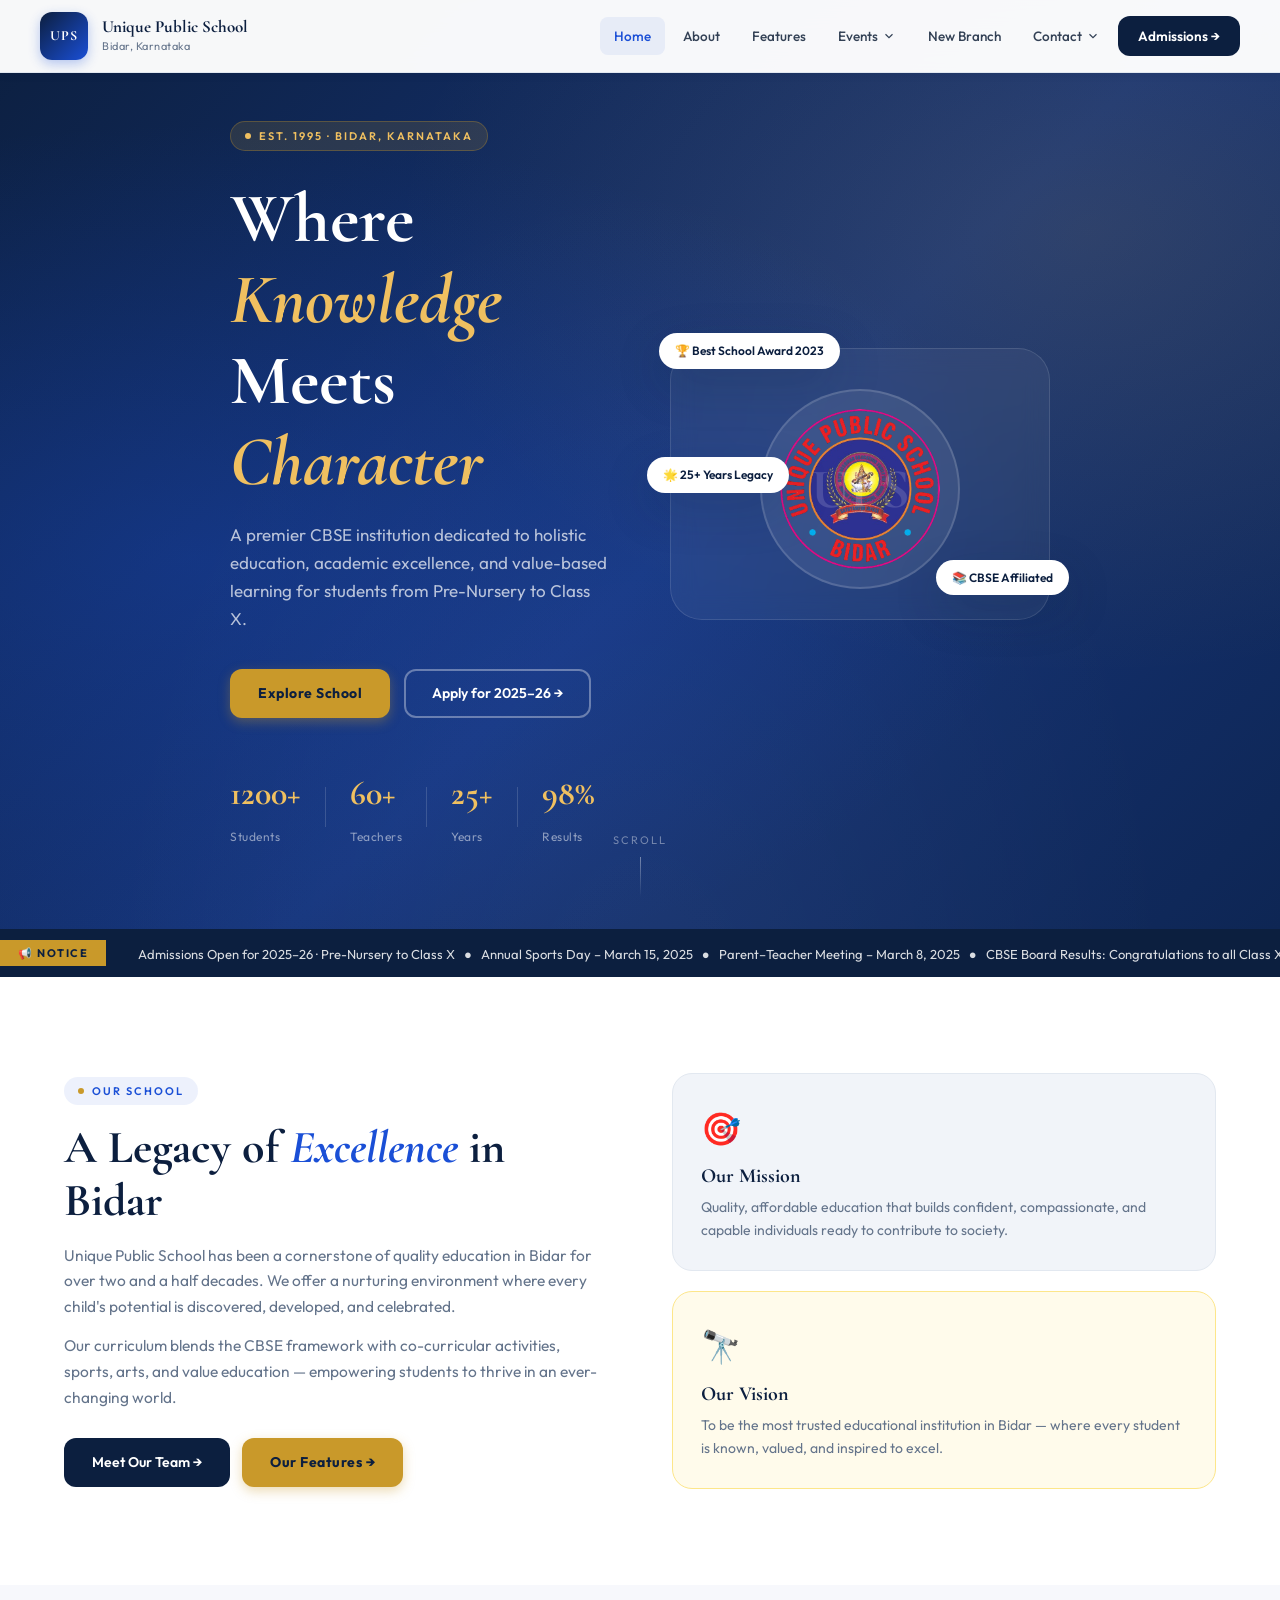
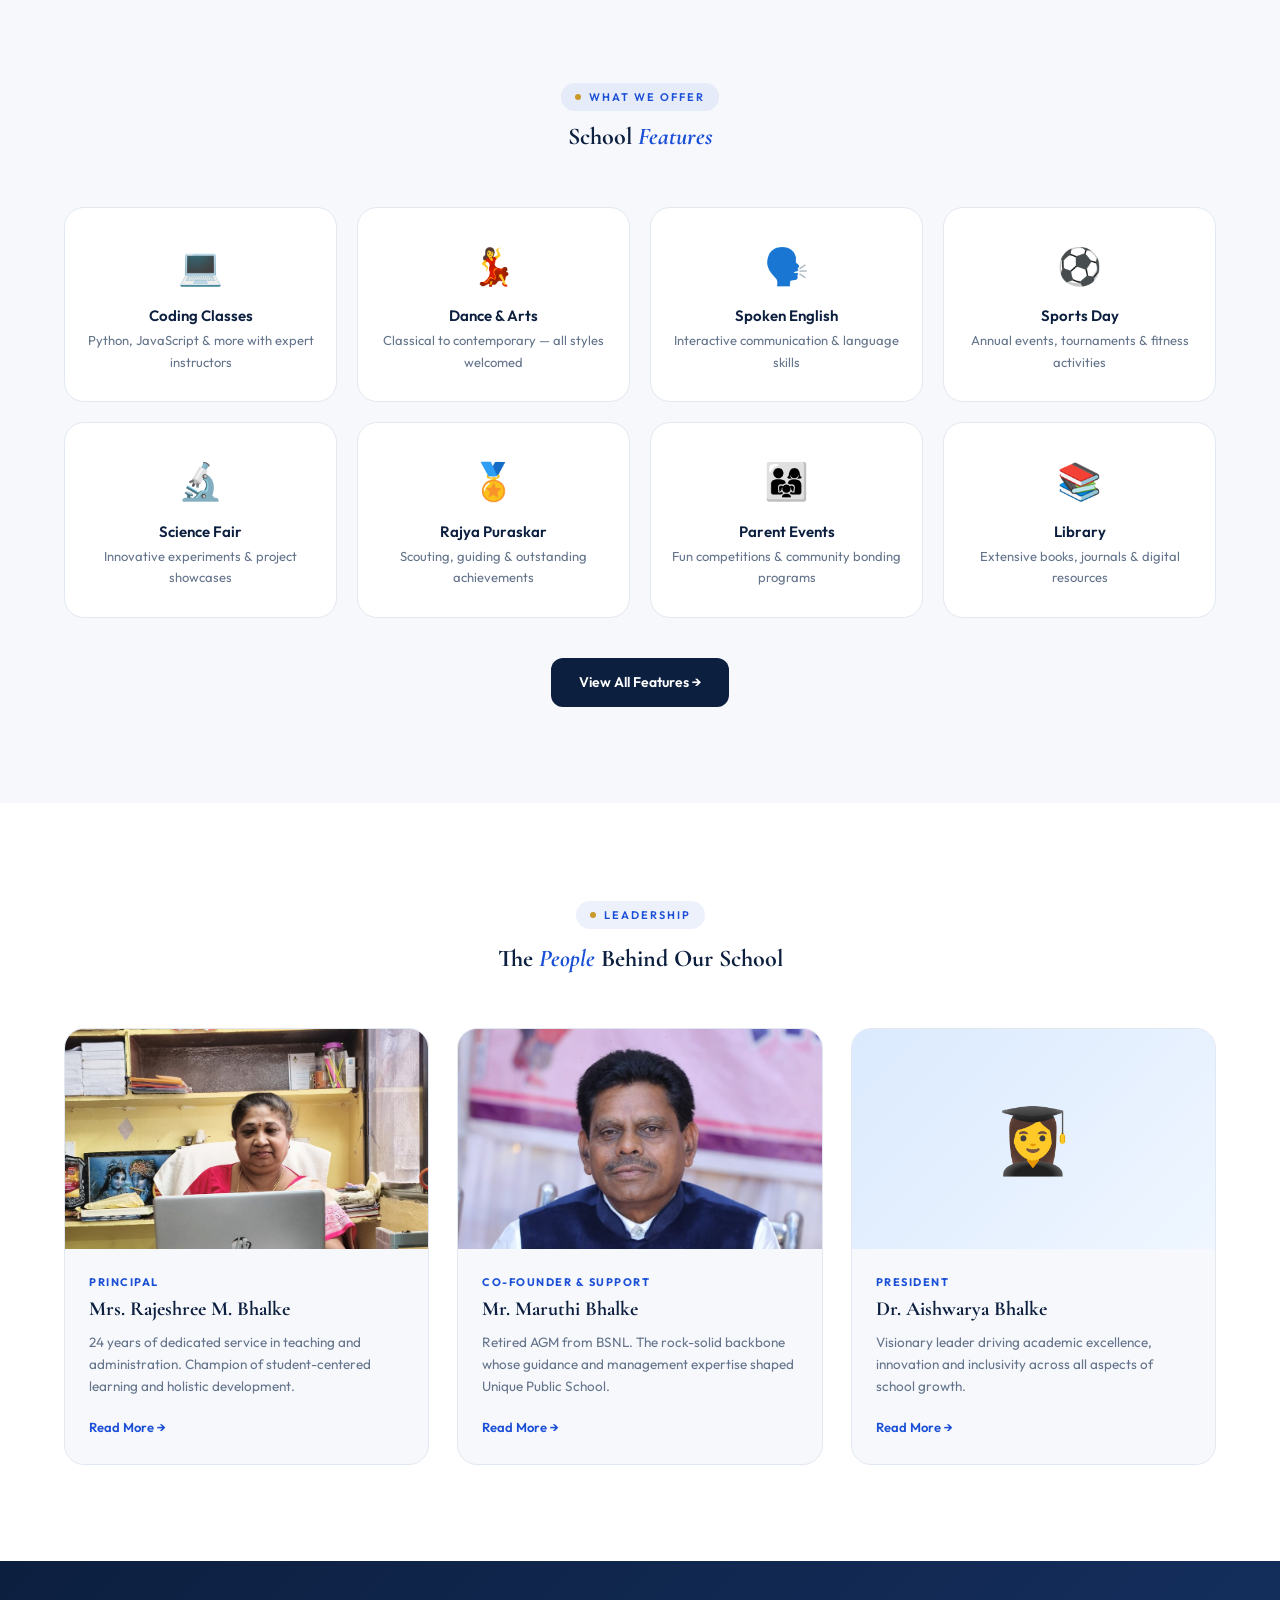
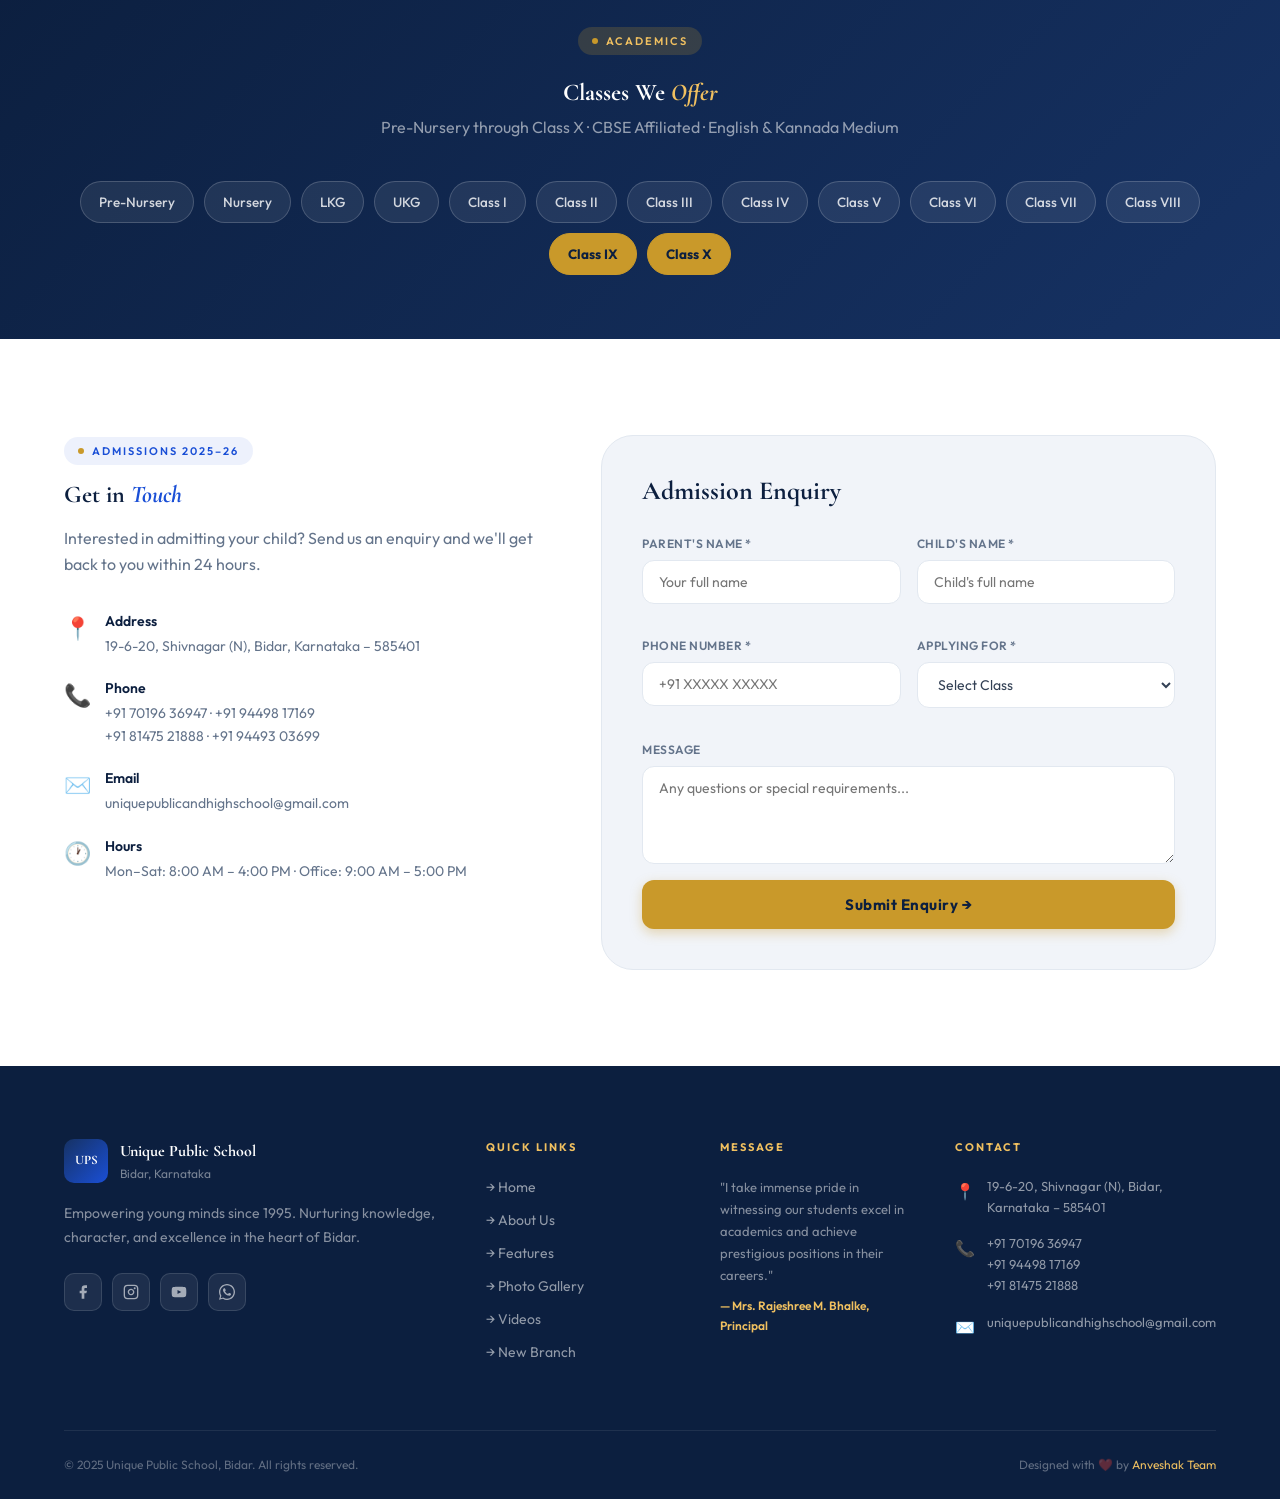
==== index.html @ 9507ebd2 "all basic files added" ====
<!DOCTYPE html>
<html lang="en">
<head>
  <meta charset="UTF-8"/>
  <meta name="viewport" content="width=device-width, initial-scale=1.0"/>
  <link rel="shortcut icon" href="assets/images/final-logo.png" type="image/x-icon"/>
  <title>Unique Public School – Bidar | Excellence in Education</title>
  <link rel="preconnect" href="https://fonts.googleapis.com"/>
  <link href="https://fonts.googleapis.com/css2?family=Cormorant+Garamond:ital,wght@0,400;0,600;0,700;1,400&family=Outfit:wght@300;400;500;600;700&display=swap" rel="stylesheet"/>
  <link rel="stylesheet" href="assets/css/main.css"/>
  <link rel="stylesheet" href="assets/css/index.css"/>
</head>
<body>

  <!-- NAV INJECTION POINT -->
  <div id="nav-root"></div>

  <!-- ── HERO ── -->
  <section class="hero">
    <div class="hero-bg-decor"></div>
    <div class="hero-inner container">
      <div class="hero-text">
        <div class="label">Est. 1995 · Bidar, Karnataka</div>
        <h1>Where <em>Knowledge</em><br/>Meets <em>Character</em></h1>
        <p>A premier CBSE institution dedicated to holistic education, academic excellence, and value-based learning for students from Pre-Nursery to Class X.</p>
        <div class="hero-actions">
          <a href="#about" class="btn-gold">Explore School</a>
          <a href="#contact" class="btn-outline">Apply for 2025–26 →</a>
        </div>
        <div class="hero-stats">
          <div class="hstat"><span>1200+</span><label>Students</label></div>
          <div class="hstat-div"></div>
          <div class="hstat"><span>60+</span><label>Teachers</label></div>
          <div class="hstat-div"></div>
          <div class="hstat"><span>25+</span><label>Years</label></div>
          <div class="hstat-div"></div>
          <div class="hstat"><span>98%</span><label>Results</label></div>
        </div>
      </div>
      <div class="hero-visual">
        <div class="hero-card-wrap">
          <div class="pill pill-1">🏆 Best School Award 2023</div>
          <div class="pill pill-2">📚 CBSE Affiliated</div>
          <div class="pill pill-3">🌟 25+ Years Legacy</div>
          <div class="hero-img-box">
            <img src="assets/images/final-logo.png" alt="Unique Public School Logo" class="hero-logo-big" onerror="this.style.display='none'"/>
            <div class="hero-monogram">UPS</div>
          </div>
        </div>
      </div>
    </div>
    <div class="hero-scroll">
      <span>Scroll</span>
      <div class="scroll-line"></div>
    </div>
  </section>

  <!-- ── TICKER ── -->
  <div class="ticker-bar">
    <div class="ticker-tag">📢 NOTICE</div>
    <div class="ticker-track">
      <span class="ticker-content">
        Admissions Open for 2025–26 · Pre-Nursery to Class X &nbsp;&nbsp;●&nbsp;&nbsp;
        Annual Sports Day – March 15, 2025 &nbsp;&nbsp;●&nbsp;&nbsp;
        Parent–Teacher Meeting – March 8, 2025 &nbsp;&nbsp;●&nbsp;&nbsp;
        CBSE Board Results: Congratulations to all Class X students! &nbsp;&nbsp;●&nbsp;&nbsp;
        Fee submission last date: March 31, 2025 &nbsp;&nbsp;●&nbsp;&nbsp;
        New Branch Coming Soon! Stay Connected &nbsp;&nbsp;●&nbsp;&nbsp;
      </span>
    </div>
  </div>

  <!-- ── ABOUT STRIP ── -->
  <section class="about-strip section-pad" id="about">
    <div class="container">
      <div class="strip-grid">
        <div class="strip-text" data-reveal>
          <div class="label">Our School</div>
          <h2>A Legacy of <em>Excellence</em> in Bidar</h2>
          <p>Unique Public School has been a cornerstone of quality education in Bidar for over two and a half decades. We offer a nurturing environment where every child's potential is discovered, developed, and celebrated.</p>
          <p style="margin-top:14px;">Our curriculum blends the CBSE framework with co-curricular activities, sports, arts, and value education — empowering students to thrive in an ever-changing world.</p>
          <div style="margin-top:28px; display:flex; gap:12px; flex-wrap:wrap;">
            <a href="about.html" class="btn-navy">Meet Our Team →</a>
            <a href="features.html" class="btn-gold">Our Features →</a>
          </div>
        </div>
        <div class="strip-cards" data-reveal data-reveal-delay="2">
          <div class="info-card">
            <div class="ic-icon">🎯</div>
            <h3>Our Mission</h3>
            <p>Quality, affordable education that builds confident, compassionate, and capable individuals ready to contribute to society.</p>
          </div>
          <div class="info-card gold">
            <div class="ic-icon">🔭</div>
            <h3>Our Vision</h3>
            <p>To be the most trusted educational institution in Bidar — where every student is known, valued, and inspired to excel.</p>
          </div>
        </div>
      </div>
    </div>
  </section>

  <!-- ── FEATURES STRIP ── -->
  <section class="feat-strip section-pad" style="background:var(--off-white);">
    <div class="container">
      <div style="text-align:center; margin-bottom:56px;" data-reveal>
        <div class="label" style="margin-bottom:12px;">What We Offer</div>
        <h2>School <em>Features</em></h2>
      </div>
      <div class="feat-grid">
        <div class="feat-tile" data-reveal data-reveal-delay="1">
          <div class="ft-icon">💻</div>
          <h4>Coding Classes</h4>
          <p>Python, JavaScript & more with expert instructors</p>
        </div>
        <div class="feat-tile" data-reveal data-reveal-delay="2">
          <div class="ft-icon">💃</div>
          <h4>Dance & Arts</h4>
          <p>Classical to contemporary — all styles welcomed</p>
        </div>
        <div class="feat-tile" data-reveal data-reveal-delay="3">
          <div class="ft-icon">🗣️</div>
          <h4>Spoken English</h4>
          <p>Interactive communication & language skills</p>
        </div>
        <div class="feat-tile" data-reveal data-reveal-delay="4">
          <div class="ft-icon">⚽</div>
          <h4>Sports Day</h4>
          <p>Annual events, tournaments & fitness activities</p>
        </div>
        <div class="feat-tile" data-reveal data-reveal-delay="1">
          <div class="ft-icon">🔬</div>
          <h4>Science Fair</h4>
          <p>Innovative experiments & project showcases</p>
        </div>
        <div class="feat-tile" data-reveal data-reveal-delay="2">
          <div class="ft-icon">🏅</div>
          <h4>Rajya Puraskar</h4>
          <p>Scouting, guiding & outstanding achievements</p>
        </div>
        <div class="feat-tile" data-reveal data-reveal-delay="3">
          <div class="ft-icon">👨‍👩‍👧</div>
          <h4>Parent Events</h4>
          <p>Fun competitions & community bonding programs</p>
        </div>
        <div class="feat-tile" data-reveal data-reveal-delay="4">
          <div class="ft-icon">📚</div>
          <h4>Library</h4>
          <p>Extensive books, journals & digital resources</p>
        </div>
      </div>
      <div style="text-align:center;margin-top:40px;" data-reveal>
        <a href="features.html" class="btn-navy">View All Features →</a>
      </div>
    </div>
  </section>

  <!-- ── LEADERSHIP STRIP ── -->
  <section class="leader-strip section-pad">
    <div class="container">
      <div style="text-align:center; margin-bottom:56px;" data-reveal>
        <div class="label">Leadership</div>
        <h2>The <em>People</em> Behind Our School</h2>
      </div>
      <div class="leader-grid">
        <div class="leader-card" data-reveal data-reveal-delay="1">
          <div class="lc-img">
            <img src="assets/images/madam_11.jpg" alt="Principal" onerror="this.parentElement.querySelector('.lc-fallback').style.display='flex'; this.style.display='none'"/>
            <div class="lc-fallback">👩‍💼</div>
          </div>
          <div class="lc-info">
            <div class="lc-role">Principal</div>
            <h3>Mrs. Rajeshree M. Bhalke</h3>
            <p>24 years of dedicated service in teaching and administration. Champion of student-centered learning and holistic development.</p>
            <a href="about.html" class="lc-link">Read More →</a>
          </div>
        </div>
        <div class="leader-card" data-reveal data-reveal-delay="2">
          <div class="lc-img">
            <img src="assets/images/co.jpeg" alt="Co-Founder" onerror="this.parentElement.querySelector('.lc-fallback').style.display='flex'; this.style.display='none'"/>
            <div class="lc-fallback">👨‍💼</div>
          </div>
          <div class="lc-info">
            <div class="lc-role">Co-Founder & Support</div>
            <h3>Mr. Maruthi Bhalke</h3>
            <p>Retired AGM from BSNL. The rock-solid backbone whose guidance and management expertise shaped Unique Public School.</p>
            <a href="about.html" class="lc-link">Read More →</a>
          </div>
        </div>
        <div class="leader-card" data-reveal data-reveal-delay="3">
          <div class="lc-img">
            <img src="assets/core team/pre.jpg" alt="President" onerror="this.parentElement.querySelector('.lc-fallback').style.display='flex'; this.style.display='none'"/>
            <div class="lc-fallback">👩‍🎓</div>
          </div>
          <div class="lc-info">
            <div class="lc-role">President</div>
            <h3>Dr. Aishwarya Bhalke</h3>
            <p>Visionary leader driving academic excellence, innovation and inclusivity across all aspects of school growth.</p>
            <a href="about.html" class="lc-link">Read More →</a>
          </div>
        </div>
      </div>
    </div>
  </section>

  <!-- ── CLASSES ── -->
  <section class="classes-strip section-pad-sm" style="background:linear-gradient(135deg,var(--navy),var(--navy-mid));">
    <div class="container">
      <div style="text-align:center;margin-bottom:40px;" data-reveal>
        <div class="label" style="background:rgba(201,153,42,0.2);color:var(--gold-lt);">Academics</div>
        <h2 style="color:var(--white); margin-top:8px;">Classes We <em style="color:var(--gold-lt);">Offer</em></h2>
        <p style="color:rgba(255,255,255,0.55);margin-top:8px;">Pre-Nursery through Class X · CBSE Affiliated · English & Kannada Medium</p>
      </div>
      <div class="class-pills" data-reveal>
        <div class="cp">Pre-Nursery</div><div class="cp">Nursery</div>
        <div class="cp">LKG</div><div class="cp">UKG</div>
        <div class="cp">Class I</div><div class="cp">Class II</div>
        <div class="cp">Class III</div><div class="cp">Class IV</div>
        <div class="cp">Class V</div><div class="cp">Class VI</div>
        <div class="cp">Class VII</div><div class="cp">Class VIII</div>
        <div class="cp hl">Class IX</div><div class="cp hl">Class X</div>
      </div>
    </div>
  </section>

  <!-- ── CONTACT ── -->
  <section class="contact-strip section-pad" id="contact">
    <div class="container">
      <div class="contact-grid">
        <div data-reveal>
          <div class="label">Admissions 2025–26</div>
          <h2>Get in <em>Touch</em></h2>
          <p style="margin:16px 0 32px; color:var(--gray-500);">Interested in admitting your child? Send us an enquiry and we'll get back to you within 24 hours.</p>
          <div class="ci-list">
            <div class="ci-item">
              <div class="ci-icon">📍</div>
              <div>
                <strong>Address</strong>
                <p>19-6-20, Shivnagar (N), Bidar, Karnataka – 585401</p>
              </div>
            </div>
            <div class="ci-item">
              <div class="ci-icon">📞</div>
              <div>
                <strong>Phone</strong>
                <p>+91 70196 36947 · +91 94498 17169<br/>+91 81475 21888 · +91 94493 03699</p>
              </div>
            </div>
            <div class="ci-item">
              <div class="ci-icon">✉️</div>
              <div>
                <strong>Email</strong>
                <p>uniquepublicandhighschool@gmail.com</p>
              </div>
            </div>
            <div class="ci-item">
              <div class="ci-icon">🕐</div>
              <div>
                <strong>Hours</strong>
                <p>Mon–Sat: 8:00 AM – 4:00 PM · Office: 9:00 AM – 5:00 PM</p>
              </div>
            </div>
          </div>
        </div>
        <div data-reveal data-reveal-delay="2">
          <form class="enquiry-form" onsubmit="submitForm(event)">
            <h3>Admission Enquiry</h3>
            <div class="form-row">
              <div class="fgroup">
                <label>Parent's Name *</label>
                <input type="text" placeholder="Your full name" required/>
              </div>
              <div class="fgroup">
                <label>Child's Name *</label>
                <input type="text" placeholder="Child's full name" required/>
              </div>
            </div>
            <div class="form-row">
              <div class="fgroup">
                <label>Phone Number *</label>
                <input type="tel" placeholder="+91 XXXXX XXXXX" required/>
              </div>
              <div class="fgroup">
                <label>Applying For *</label>
                <select required>
                  <option value="">Select Class</option>
                  <option>Pre-Nursery / Nursery</option>
                  <option>LKG / UKG</option>
                  <option>Class I – V</option>
                  <option>Class VI – VIII</option>
                  <option>Class IX – X</option>
                </select>
              </div>
            </div>
            <div class="fgroup">
              <label>Message</label>
              <textarea placeholder="Any questions or special requirements..." rows="4"></textarea>
            </div>
            <button type="submit" class="btn-gold" style="width:100%;justify-content:center;font-size:15px;padding:15px;">
              Submit Enquiry →
            </button>
            <div class="form-success" id="formOk">✅ Thank you! We'll contact you within 24 hours.</div>
          </form>
        </div>
      </div>
    </div>
  </section>

  <!-- FOOTER INJECTION -->
  <div id="footer-root"></div>

  <script src="assets/js/shared.js"></script>
  <script>
    injectNav('nav-root');
    injectFooter('footer-root');

    function submitForm(e) {
      e.preventDefault();
      document.getElementById('formOk').style.display = 'block';
      e.target.reset();
      setTimeout(() => document.getElementById('formOk').style.display = 'none', 6000);
    }
  </script>
</body>
</html>
---- assets/css/main.css ----
/* ===========================
   UNIQUE PUBLIC SCHOOL - BIDAR
   Modern Design System 2025
   =========================== */

@import url('https://fonts.googleapis.com/css2?family=Cormorant+Garamond:ital,wght@0,400;0,600;0,700;1,400&family=Outfit:wght@300;400;500;600;700&display=swap');

:root {
  --navy:      #0c1f3f;
  --navy-mid:  #163264;
  --blue:      #1a4fd6;
  --blue-lt:   #3b82f6;
  --gold:      #c9992a;
  --gold-lt:   #f0c060;
  --cream:     #fdf9f0;
  --off-white: #f7f8fc;
  --gray-100:  #f1f4f9;
  --gray-200:  #e2e8f0;
  --gray-500:  #64748b;
  --gray-700:  #334155;
  --white:     #ffffff;
  --red:       #dc2626;

  --font-display: 'Cormorant Garamond', Georgia, serif;
  --font-body:    'Outfit', sans-serif;

  --shadow-sm: 0 2px 8px rgba(12,31,63,0.08);
  --shadow:    0 6px 24px rgba(12,31,63,0.12);
  --shadow-lg: 0 16px 48px rgba(12,31,63,0.18);

  --radius:    12px;
  --radius-lg: 20px;
  --radius-xl: 32px;
}

*, *::before, *::after { box-sizing: border-box; margin: 0; padding: 0; }
html { scroll-behavior: smooth; font-size: 16px; }
body {
  font-family: var(--font-body);
  color: var(--gray-700);
  background: var(--white);
  overflow-x: hidden;
  line-height: 1.65;
}
img { max-width: 100%; display: block; }
a { text-decoration: none; color: inherit; }
ul { list-style: none; }
button { cursor: pointer; border: none; background: none; font-family: inherit; }

h1,h2,h3,h4 { font-family: var(--font-display); line-height: 1.15; color: var(--navy); }
em { font-style: italic; color: var(--blue); }

/* ── CONTAINER ── */
.container { max-width: 1200px; margin: 0 auto; padding: 0 24px; }
.section-pad { padding: 96px 0; }
.section-pad-sm { padding: 64px 0; }

/* ── SECTION LABELS ── */
.label {
  display: inline-flex; align-items: center; gap: 8px;
  font-size: 11px; font-weight: 600; letter-spacing: 2px;
  text-transform: uppercase; color: var(--blue);
  background: rgba(26,79,214,0.08);
  padding: 5px 14px; border-radius: 30px;
  margin-bottom: 16px;
}
.label::before { content: ''; width: 6px; height: 6px; background: var(--gold); border-radius: 50%; }

/* ── BUTTONS ── */
.btn-gold {
  display: inline-flex; align-items: center; gap: 8px;
  background: var(--gold); color: var(--navy);
  font-weight: 700; font-size: 14px; letter-spacing: 0.5px;
  padding: 13px 28px; border-radius: var(--radius);
  transition: all 0.25s; box-shadow: 0 4px 12px rgba(201,153,42,0.35);
}
.btn-gold:hover { background: var(--gold-lt); transform: translateY(-2px); box-shadow: 0 8px 20px rgba(201,153,42,0.45); }

.btn-outline {
  display: inline-flex; align-items: center; gap: 8px;
  border: 2px solid rgba(255,255,255,0.35); color: var(--white);
  font-weight: 600; font-size: 14px;
  padding: 11px 26px; border-radius: var(--radius);
  transition: all 0.25s;
}
.btn-outline:hover { border-color: var(--white); background: rgba(255,255,255,0.12); }

.btn-navy {
  display: inline-flex; align-items: center; gap: 8px;
  background: var(--navy); color: var(--white);
  font-weight: 600; font-size: 14px;
  padding: 13px 28px; border-radius: var(--radius);
  transition: all 0.25s;
}
.btn-navy:hover { background: var(--navy-mid); transform: translateY(-2px); }

/* ── NAVBAR ── */
.navbar {
  position: fixed; top: 0; left: 0; right: 0; z-index: 999;
  padding: 0 32px;
  background: rgba(255,255,255,0.97);
  backdrop-filter: blur(16px);
  border-bottom: 1px solid var(--gray-200);
  box-shadow: var(--shadow-sm);
  transition: box-shadow 0.3s;
}
.navbar.scrolled { box-shadow: var(--shadow); }
.nav-inner {
  display: flex; align-items: center;
  justify-content: space-between;
  height: 72px; max-width: 1200px; margin: 0 auto;
}
.nav-brand { display: flex; align-items: center; gap: 14px; }
.nav-logo-icon {
  width: 48px; height: 48px; border-radius: 12px; flex-shrink: 0;
  background: linear-gradient(135deg, var(--navy), var(--blue));
  display: flex; align-items: center; justify-content: center;
  color: var(--white); font-family: var(--font-display);
  font-size: 14px; font-weight: 700; letter-spacing: 1px;
  box-shadow: 0 4px 12px rgba(26,79,214,0.3);
}
.nav-logo-text .name { font-family: var(--font-display); font-size: 17px; font-weight: 700; color: var(--navy); line-height: 1.2; }
.nav-logo-text .place { font-size: 11px; color: var(--gray-500); letter-spacing: 0.5px; }

.nav-links { display: flex; align-items: center; gap: 4px; }
.nav-links a {
  font-size: 13.5px; font-weight: 500; color: var(--gray-700);
  padding: 8px 14px; border-radius: 8px;
  transition: all 0.2s; position: relative;
}
.nav-links a:hover, .nav-links a.active { color: var(--blue); background: rgba(26,79,214,0.07); }
.nav-links .nav-cta {
  background: var(--navy); color: var(--white) !important;
  padding: 9px 20px; border-radius: var(--radius); font-weight: 600;
}
.nav-links .nav-cta:hover { background: var(--blue) !important; }

/* Dropdown */
.nav-dropdown { position: relative; }
.dropdown-btn {
  display: flex; align-items: center; gap: 4px;
  font-size: 13.5px; font-weight: 500; color: var(--gray-700);
  padding: 8px 14px; border-radius: 8px;
  cursor: pointer; transition: all 0.2s;
}
.dropdown-btn:hover { color: var(--blue); background: rgba(26,79,214,0.07); }
.dropdown-btn svg { width: 14px; height: 14px; transition: transform 0.2s; }
.nav-dropdown:hover .dropdown-btn svg { transform: rotate(180deg); }
.dropdown-menu-custom {
  display: none; position: absolute; top: calc(100% + 8px); left: 0;
  background: var(--white); border-radius: var(--radius);
  box-shadow: var(--shadow-lg); min-width: 180px;
  border: 1px solid var(--gray-200); overflow: hidden; z-index: 100;
}
.nav-dropdown:hover .dropdown-menu-custom { display: block; }
.dropdown-menu-custom a {
  display: block; padding: 11px 18px;
  font-size: 13px; font-weight: 500; color: var(--gray-700);
  transition: all 0.2s; border-left: 3px solid transparent;
}
.dropdown-menu-custom a:hover { background: var(--off-white); color: var(--blue); border-left-color: var(--blue); }

/* Mobile hamburger */
.hamburger { display: none; flex-direction: column; gap: 5px; padding: 8px; }
.hamburger span { display: block; width: 24px; height: 2px; background: var(--navy); border-radius: 2px; transition: all 0.3s; }
.hamburger.open span:nth-child(1) { transform: translateY(7px) rotate(45deg); }
.hamburger.open span:nth-child(2) { opacity: 0; }
.hamburger.open span:nth-child(3) { transform: translateY(-7px) rotate(-45deg); }
.mobile-nav {
  display: none; position: fixed; top: 72px; left: 0; right: 0;
  background: var(--white); border-bottom: 1px solid var(--gray-200);
  box-shadow: var(--shadow); padding: 20px 24px; z-index: 998;
}
.mobile-nav.open { display: flex; flex-direction: column; gap: 4px; }
.mobile-nav a { padding: 12px 16px; font-weight: 500; color: var(--gray-700); border-radius: 8px; font-size: 15px; }
.mobile-nav a:hover { background: var(--off-white); color: var(--blue); }

/* ── TICKER ── */
.ticker-bar {
  background: var(--navy); padding: 11px 0;
  display: flex; align-items: center; overflow: hidden;
}
.ticker-tag {
  background: var(--gold); color: var(--navy);
  font-weight: 700; font-size: 11px; letter-spacing: 1.5px;
  text-transform: uppercase; padding: 4px 18px;
  white-space: nowrap; flex-shrink: 0;
}
.ticker-track { flex: 1; overflow: hidden; }
.ticker-content {
  display: inline-block; white-space: nowrap;
  animation: scrollTicker 35s linear infinite;
  color: rgba(255,255,255,0.85); font-size: 13px; padding-left: 32px;
}
@keyframes scrollTicker {
  from { transform: translateX(100vw); }
  to   { transform: translateX(-100%); }
}

/* ── PAGE BANNER ── */
.page-banner {
  margin-top: 72px;
  background: linear-gradient(135deg, var(--navy) 0%, var(--navy-mid) 100%);
  padding: 72px 24px 56px;
  text-align: center; position: relative; overflow: hidden;
}
.page-banner::before {
  content: ''; position: absolute; inset: 0;
  background: radial-gradient(ellipse at 70% 50%, rgba(26,79,214,0.25) 0%, transparent 65%),
              radial-gradient(ellipse at 20% 80%, rgba(201,153,42,0.12) 0%, transparent 50%);
}
.page-banner > * { position: relative; z-index: 1; }
.page-banner h1 { font-size: clamp(36px,5vw,60px); color: var(--white); margin-bottom: 12px; }
.page-banner h1 em { color: var(--gold-lt); }
.page-banner p { color: rgba(255,255,255,0.65); font-size: 16px; }
.breadcrumb-bar { display: flex; justify-content: center; align-items: center; gap: 8px; margin-bottom: 16px; }
.breadcrumb-bar a { color: var(--gold-lt); font-size: 13px; font-weight: 500; }
.breadcrumb-bar span { color: rgba(255,255,255,0.4); font-size: 13px; }

/* ── FOOTER ── */
.footer { background: var(--navy); padding: 72px 0 0; }
.footer-grid {
  display: grid; grid-template-columns: 2fr 1fr 1fr 1.2fr;
  gap: 48px; padding-bottom: 56px;
}
.footer-brand-logo { display: flex; align-items: center; gap: 12px; margin-bottom: 18px; }
.footer-brand-logo .logo-icon {
  width: 44px; height: 44px; border-radius: 10px;
  background: linear-gradient(135deg, var(--navy-mid), var(--blue));
  display: flex; align-items: center; justify-content: center;
  color: var(--white); font-family: var(--font-display);
  font-size: 13px; font-weight: 700;
}
.footer-brand-logo .brand-name { color: var(--white); font-family: var(--font-display); font-size: 16px; font-weight: 700; }
.footer-brand-logo .brand-city { color: rgba(255,255,255,0.45); font-size: 12px; }

.footer-tagline { color: rgba(255,255,255,0.5); font-size: 14px; line-height: 1.7; margin-bottom: 24px; }

.footer-social { display: flex; gap: 10px; }
.footer-social a {
  width: 38px; height: 38px; border-radius: 10px;
  background: rgba(255,255,255,0.07); border: 1px solid rgba(255,255,255,0.12);
  display: flex; align-items: center; justify-content: center;
  color: rgba(255,255,255,0.6); font-size: 16px;
  transition: all 0.2s;
}
.footer-social a:hover { background: var(--gold); color: var(--navy); border-color: var(--gold); }

.footer-col h5 {
  font-family: var(--font-body); font-size: 11px; font-weight: 700;
  letter-spacing: 2px; text-transform: uppercase;
  color: var(--gold-lt); margin-bottom: 20px;
}
.footer-col ul li { margin-bottom: 10px; }
.footer-col ul li a { color: rgba(255,255,255,0.55); font-size: 14px; transition: all 0.2s; display: flex; align-items: center; gap: 6px; }
.footer-col ul li a:hover { color: var(--white); padding-left: 4px; }

.footer-contact-item { display: flex; gap: 12px; margin-bottom: 16px; }
.footer-contact-item .icon { color: var(--gold); font-size: 16px; flex-shrink: 0; margin-top: 2px; }
.footer-contact-item p { color: rgba(255,255,255,0.55); font-size: 13px; line-height: 1.6; }

.footer-bottom {
  border-top: 1px solid rgba(255,255,255,0.08);
  padding: 24px 0; display: flex; justify-content: space-between;
  align-items: center; flex-wrap: wrap; gap: 8px;
}
.footer-bottom p { color: rgba(255,255,255,0.35); font-size: 12px; }
.footer-bottom a { color: var(--gold-lt); }

/* ── SCROLL REVEAL ── */
[data-reveal] {
  opacity: 0; transform: translateY(28px);
  transition: opacity 0.65s ease, transform 0.65s ease;
}
[data-reveal].revealed { opacity: 1; transform: none; }
[data-reveal-delay="1"] { transition-delay: 0.1s; }
[data-reveal-delay="2"] { transition-delay: 0.2s; }
[data-reveal-delay="3"] { transition-delay: 0.3s; }
[data-reveal-delay="4"] { transition-delay: 0.4s; }

/* ── RESPONSIVE ── */
@media (max-width: 992px) {
  .nav-links { display: none; }
  .hamburger { display: flex; }
  .footer-grid { grid-template-columns: 1fr 1fr; gap: 36px; }
}
@media (max-width: 640px) {
  .section-pad { padding: 64px 0; }
  .footer-grid { grid-template-columns: 1fr; }
  .footer-bottom { flex-direction: column; text-align: center; }
}
---- assets/css/index.css ----
/* ── HERO ── */
.hero {
  min-height: 100vh;
  background: linear-gradient(135deg, var(--navy) 0%, #16357a 55%, #0e2654 100%);
  display: flex; align-items: center; position: relative; overflow: hidden;
  padding: 120px 0 80px;
}
.hero-bg-decor {
  position: absolute; inset: 0; pointer-events: none;
  background:
    radial-gradient(ellipse at 15% 60%, rgba(26,79,214,0.28) 0%, transparent 55%),
    radial-gradient(ellipse at 85% 25%, rgba(201,153,42,0.14) 0%, transparent 45%),
    radial-gradient(ellipse at 50% 110%, rgba(255,255,255,0.04) 0%, transparent 60%);
}
.hero-inner {
  display: flex; align-items: center; gap: 60px;
  flex-wrap: wrap; position: relative; z-index: 2;
}
.hero-text { flex: 1; min-width: 300px; max-width: 580px; }
.hero-text .label { color: var(--gold-lt); background: rgba(201,153,42,0.15); border: 1px solid rgba(201,153,42,0.3); }
.hero-text .label::before { background: var(--gold-lt); }
.hero-text h1 { font-size: clamp(44px, 5.5vw, 76px); color: var(--white); margin: 12px 0 18px; }
.hero-text h1 em { color: var(--gold-lt); }
.hero-text p { color: rgba(255,255,255,0.7); font-size: 17px; max-width: 480px; margin-bottom: 36px; }
.hero-actions { display: flex; gap: 14px; flex-wrap: wrap; margin-bottom: 48px; }
.hero-stats { display: flex; align-items: center; gap: 24px; flex-wrap: wrap; }
.hstat span { display: block; font-family: var(--font-display); font-size: 34px; font-weight: 700; color: var(--gold-lt); }
.hstat label { font-size: 12px; color: rgba(255,255,255,0.5); letter-spacing: 0.5px; }
.hstat-div { width: 1px; height: 40px; background: rgba(255,255,255,0.15); }

/* Hero visual */
.hero-visual { flex: 1; min-width: 280px; max-width: 460px; margin: 0 auto; }
.hero-card-wrap {
  position: relative; padding: 40px 30px 30px;
  background: rgba(255,255,255,0.05);
  border: 1px solid rgba(255,255,255,0.12);
  border-radius: var(--radius-xl); backdrop-filter: blur(12px);
}
.hero-img-box {
  width: 200px; height: 200px; margin: 0 auto;
  background: rgba(255,255,255,0.08);
  border-radius: 50%;
  display: flex; align-items: center; justify-content: center;
  border: 2px solid rgba(255,255,255,0.15);
}
.hero-logo-big { width: 160px; height: 160px; object-fit: contain; border-radius: 50%; }
.hero-monogram {
  font-family: var(--font-display); font-size: 56px; font-weight: 700;
  color: rgba(255,255,255,0.15);
  position: absolute;
}
.pill {
  position: absolute; background: var(--white);
  border-radius: 30px; padding: 8px 16px;
  font-size: 12px; font-weight: 600; color: var(--navy);
  box-shadow: var(--shadow-lg); white-space: nowrap;
}
.pill-1 { top: -16px; left: -12px; animation: float 3s ease-in-out infinite; }
.pill-2 { bottom: 24px; right: -20px; animation: float 3s ease-in-out 1s infinite; }
.pill-3 { top: 40%; left: -24px; animation: float 3s ease-in-out 2s infinite; }
@keyframes float { 0%,100%{transform:translateY(0)} 50%{transform:translateY(-8px)} }

.hero-scroll {
  position: absolute; bottom: 32px; left: 50%; transform: translateX(-50%);
  display: flex; flex-direction: column; align-items: center; gap: 8px;
  color: rgba(255,255,255,0.4); font-size: 11px; letter-spacing: 2px; text-transform: uppercase;
}
.scroll-line {
  width: 1px; height: 40px;
  background: linear-gradient(to bottom, rgba(255,255,255,0.4), transparent);
  animation: scrollPulse 1.8s ease-in-out infinite;
}
@keyframes scrollPulse { 0%,100%{opacity:0.4; height:40px} 50%{opacity:1; height:56px} }

/* ── ABOUT STRIP ── */
.strip-grid { display: grid; grid-template-columns: 1fr 1fr; gap: 64px; align-items: center; }
.strip-text h2 { font-size: clamp(32px,4vw,46px); margin-bottom: 16px; }
.strip-text p { color: var(--gray-500); font-size: 15.5px; }
.strip-cards { display: flex; flex-direction: column; gap: 20px; }
.info-card {
  padding: 28px; border-radius: var(--radius-lg);
  background: var(--gray-100); border: 1px solid var(--gray-200);
  transition: transform 0.3s, box-shadow 0.3s;
}
.info-card:hover { transform: translateY(-4px); box-shadow: var(--shadow); }
.info-card.gold { background: #fffbeb; border-color: #fde68a; }
.ic-icon { font-size: 32px; margin-bottom: 10px; }
.info-card h3 { font-size: 20px; margin-bottom: 8px; }
.info-card p { font-size: 14px; color: var(--gray-500); }

/* ── FEATURES ── */
.feat-grid { display: grid; grid-template-columns: repeat(4, 1fr); gap: 20px; }
.feat-tile {
  background: var(--white); border-radius: var(--radius-lg);
  padding: 28px 20px; text-align: center;
  border: 1px solid var(--gray-200);
  transition: transform 0.3s, box-shadow 0.3s;
}
.feat-tile:hover { transform: translateY(-6px); box-shadow: var(--shadow-lg); }
.ft-icon { font-size: 36px; margin-bottom: 12px; }
.feat-tile h4 { font-family: var(--font-body); font-size: 15px; font-weight: 600; color: var(--navy); margin-bottom: 6px; }
.feat-tile p { font-size: 13px; color: var(--gray-500); }

/* ── LEADERSHIP ── */
.leader-grid { display: grid; grid-template-columns: repeat(3, 1fr); gap: 28px; }
.leader-card {
  background: var(--off-white); border-radius: var(--radius-lg);
  border: 1px solid var(--gray-200); overflow: hidden;
  transition: transform 0.3s, box-shadow 0.3s;
}
.leader-card:hover { transform: translateY(-6px); box-shadow: var(--shadow-lg); }
.lc-img {
  height: 220px; background: var(--gray-100);
  overflow: hidden; position: relative; display: flex; align-items: center; justify-content: center;
}
.lc-img img { width: 100%; height: 100%; object-fit: cover; object-position: top; }
.lc-fallback {
  display: none; align-items: center; justify-content: center;
  font-size: 64px; width: 100%; height: 100%;
  background: linear-gradient(135deg, #dbeafe, #eff6ff);
}
.lc-info { padding: 24px; }
.lc-role { font-size: 11px; font-weight: 700; letter-spacing: 1.5px; text-transform: uppercase; color: var(--blue); margin-bottom: 6px; }
.lc-info h3 { font-size: 20px; margin-bottom: 10px; }
.lc-info p { font-size: 13.5px; color: var(--gray-500); line-height: 1.65; margin-bottom: 16px; }
.lc-link { font-size: 13px; font-weight: 600; color: var(--blue); }
.lc-link:hover { text-decoration: underline; }

/* ── CLASSES ── */
.class-pills { display: flex; flex-wrap: wrap; gap: 10px; justify-content: center; }
.cp {
  background: rgba(255,255,255,0.08); border: 1px solid rgba(255,255,255,0.18);
  color: rgba(255,255,255,0.8); padding: 9px 18px; border-radius: 30px;
  font-size: 13.5px; font-weight: 500; transition: all 0.2s;
}
.cp:hover { background: rgba(255,255,255,0.15); }
.cp.hl { background: var(--gold); color: var(--navy); border-color: var(--gold); font-weight: 700; }

/* ── CONTACT ── */
.contact-grid { display: grid; grid-template-columns: 1fr 1.3fr; gap: 64px; align-items: start; }
.ci-list { display: flex; flex-direction: column; gap: 20px; }
.ci-item { display: flex; gap: 14px; align-items: flex-start; }
.ci-icon { font-size: 22px; flex-shrink: 0; }
.ci-item strong { display: block; font-weight: 600; color: var(--navy); font-size: 14px; margin-bottom: 2px; }
.ci-item p { font-size: 14px; color: var(--gray-500); line-height: 1.6; }

.enquiry-form {
  background: var(--gray-100); border-radius: var(--radius-xl);
  padding: 40px; border: 1px solid var(--gray-200);
}
.enquiry-form h3 { font-size: 26px; margin-bottom: 28px; color: var(--navy); }
.form-row { display: grid; grid-template-columns: 1fr 1fr; gap: 16px; margin-bottom: 16px; }
.fgroup { display: flex; flex-direction: column; gap: 6px; margin-bottom: 16px; }
.fgroup label { font-size: 12px; font-weight: 600; color: var(--gray-500); letter-spacing: 0.5px; text-transform: uppercase; }
.fgroup input, .fgroup select, .fgroup textarea {
  padding: 12px 16px; border: 1.5px solid var(--gray-200);
  border-radius: var(--radius); font-family: var(--font-body); font-size: 14px;
  color: var(--gray-700); background: var(--white); outline: none;
  transition: border-color 0.2s, box-shadow 0.2s;
}
.fgroup input:focus, .fgroup select:focus, .fgroup textarea:focus {
  border-color: var(--blue); box-shadow: 0 0 0 3px rgba(26,79,214,0.1);
}
.fgroup textarea { resize: vertical; }
.form-success {
  display: none; margin-top: 16px;
  background: #d1fae5; color: #065f46;
  padding: 12px 16px; border-radius: var(--radius);
  font-weight: 600; font-size: 14px;
}

/* ── RESPONSIVE ── */
@media (max-width: 1024px) {
  .feat-grid { grid-template-columns: repeat(2, 1fr); }
  .leader-grid { grid-template-columns: repeat(2, 1fr); }
}
@media (max-width: 768px) {
  .hero-inner { flex-direction: column; text-align: center; }
  .hero-actions, .hero-stats { justify-content: center; }
  .strip-grid { grid-template-columns: 1fr; gap: 40px; }
  .leader-grid { grid-template-columns: 1fr; }
  .contact-grid { grid-template-columns: 1fr; }
  .form-row { grid-template-columns: 1fr; }
  .hero-visual { display: none; }
}
@media (max-width: 560px) {
  .feat-grid { grid-template-columns: 1fr 1fr; }
}
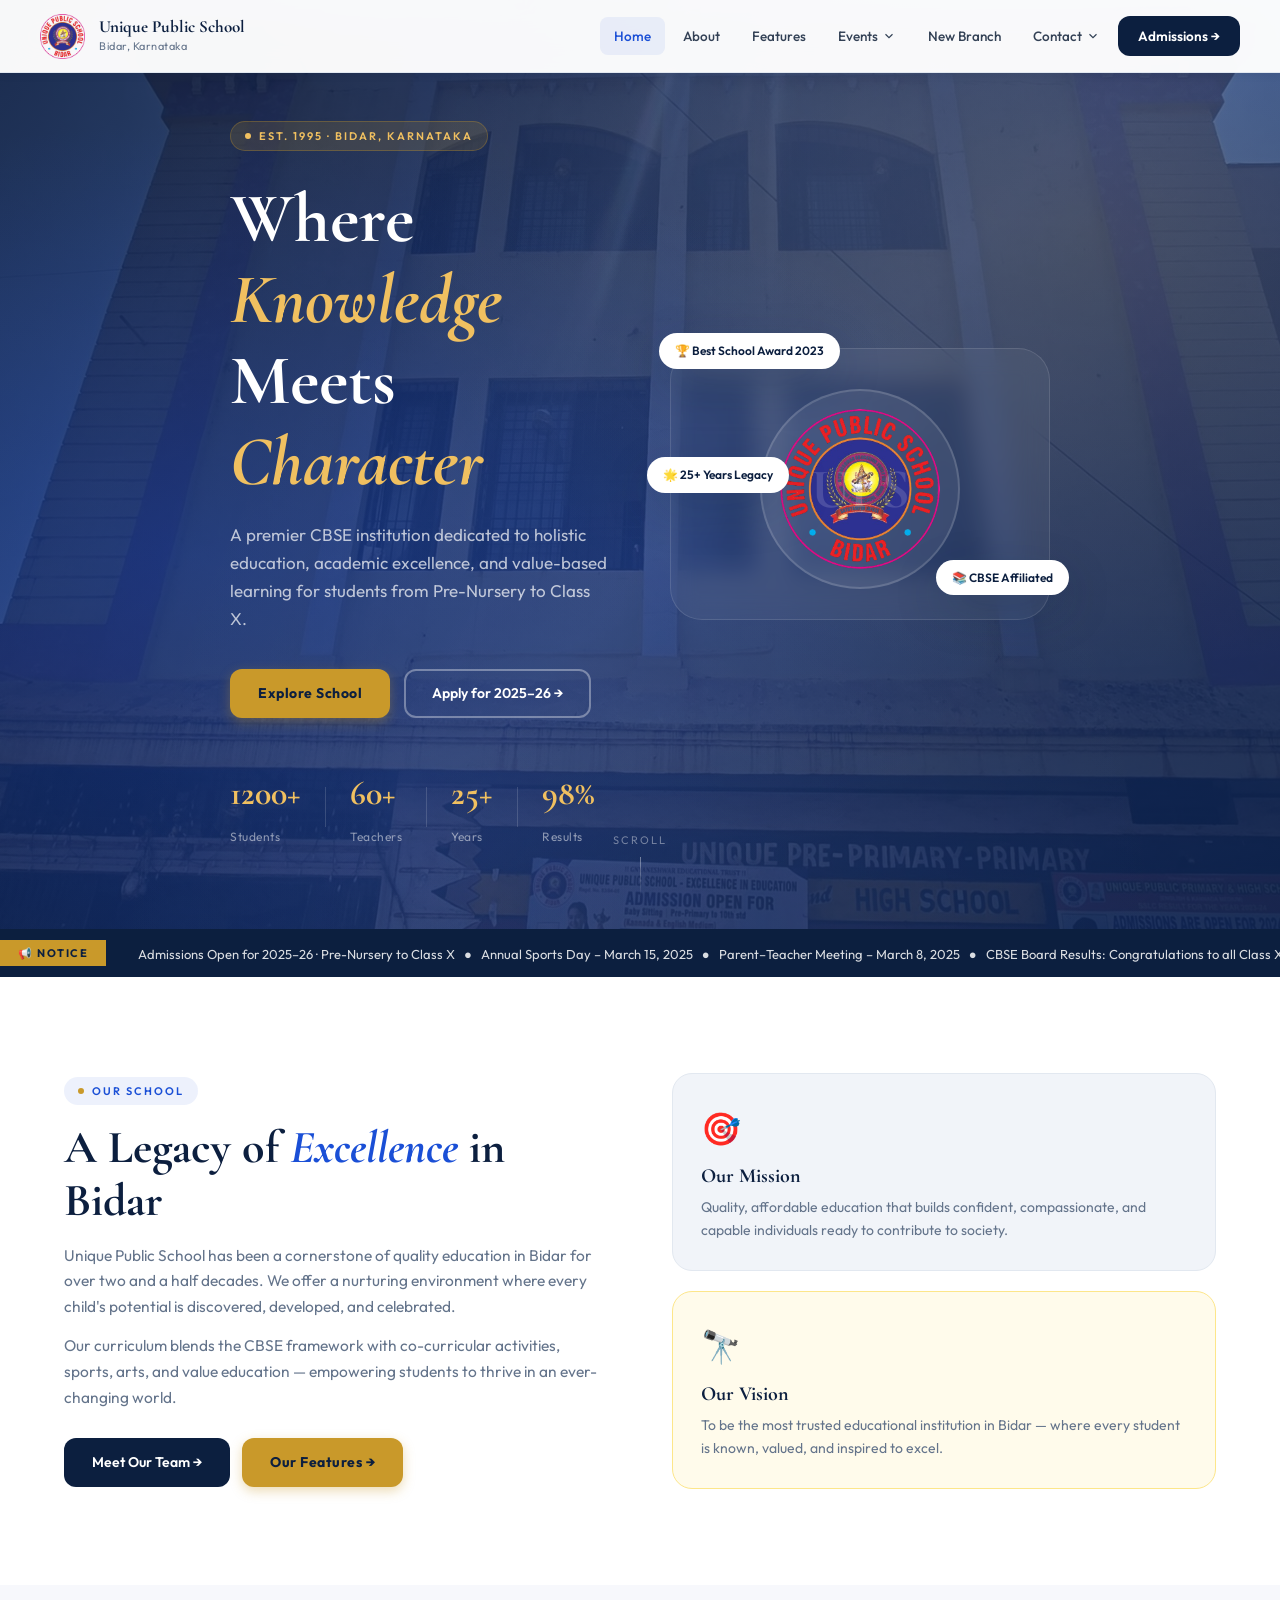
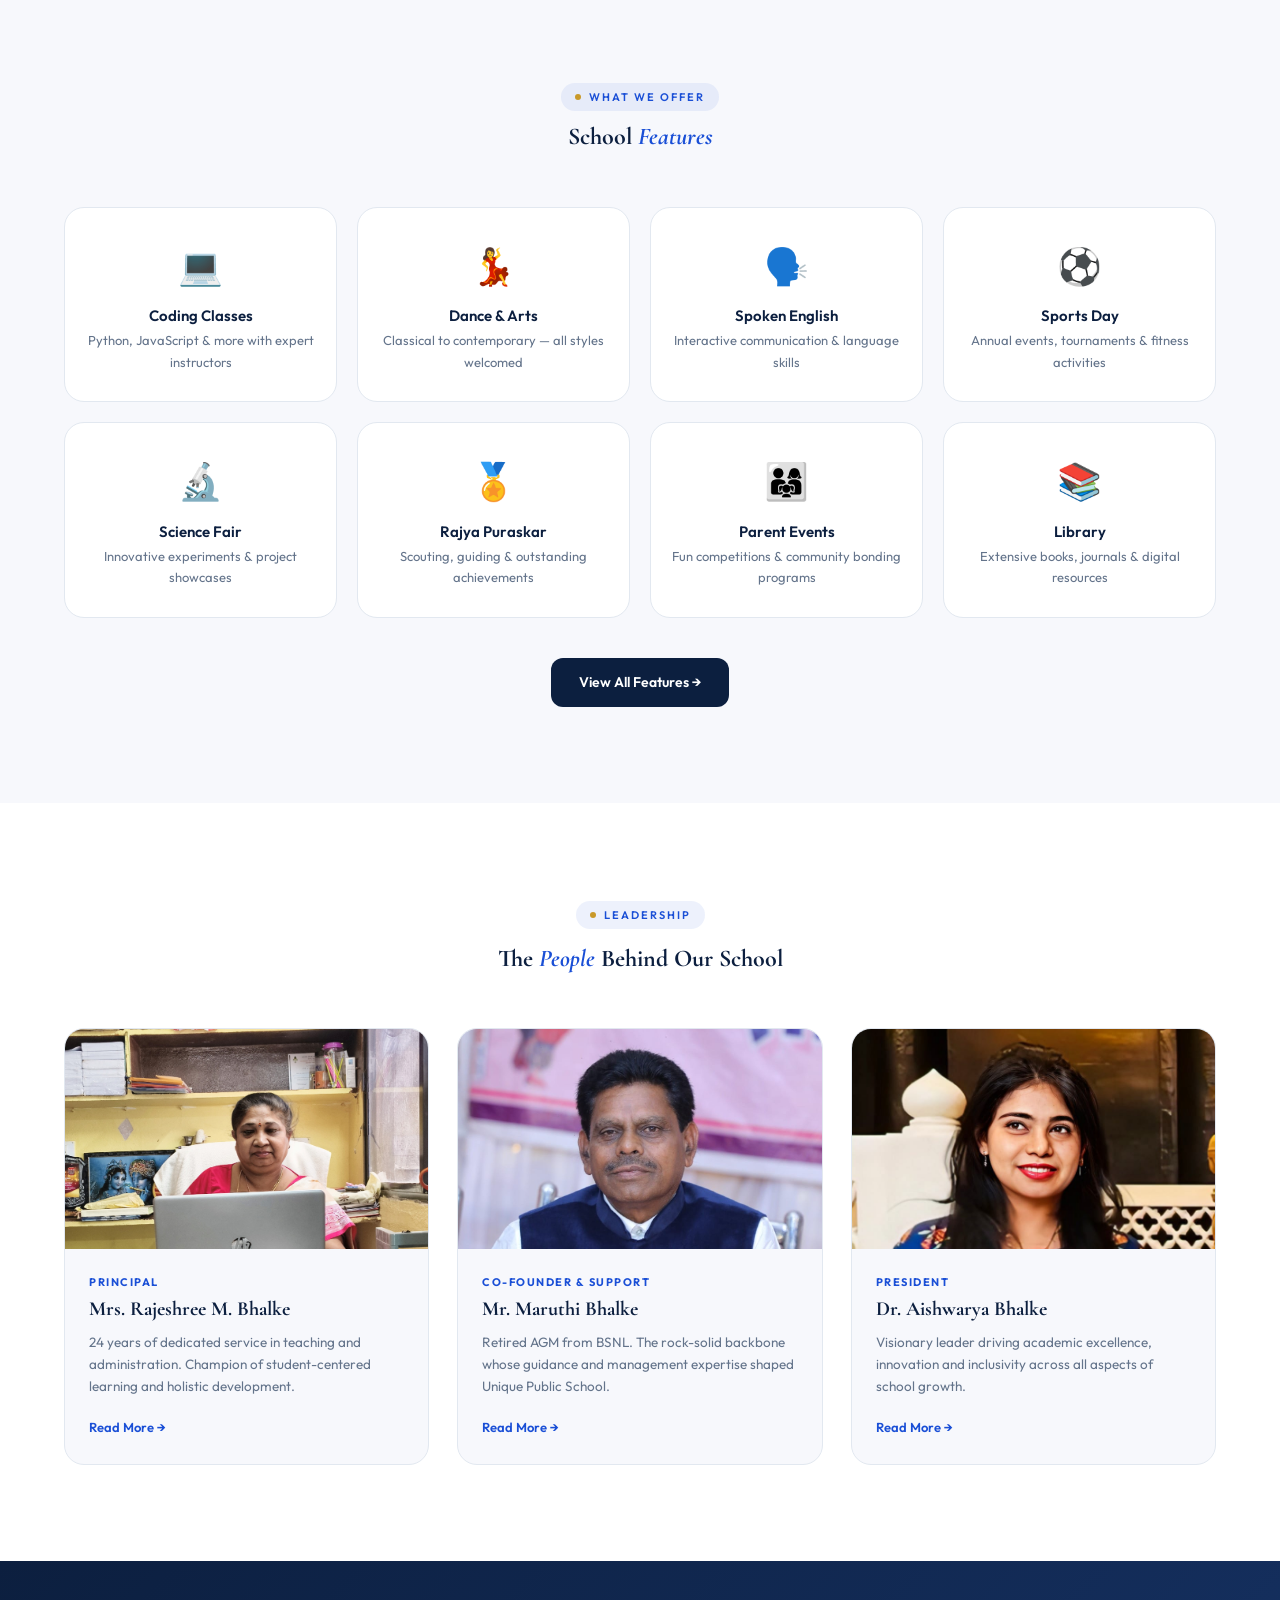
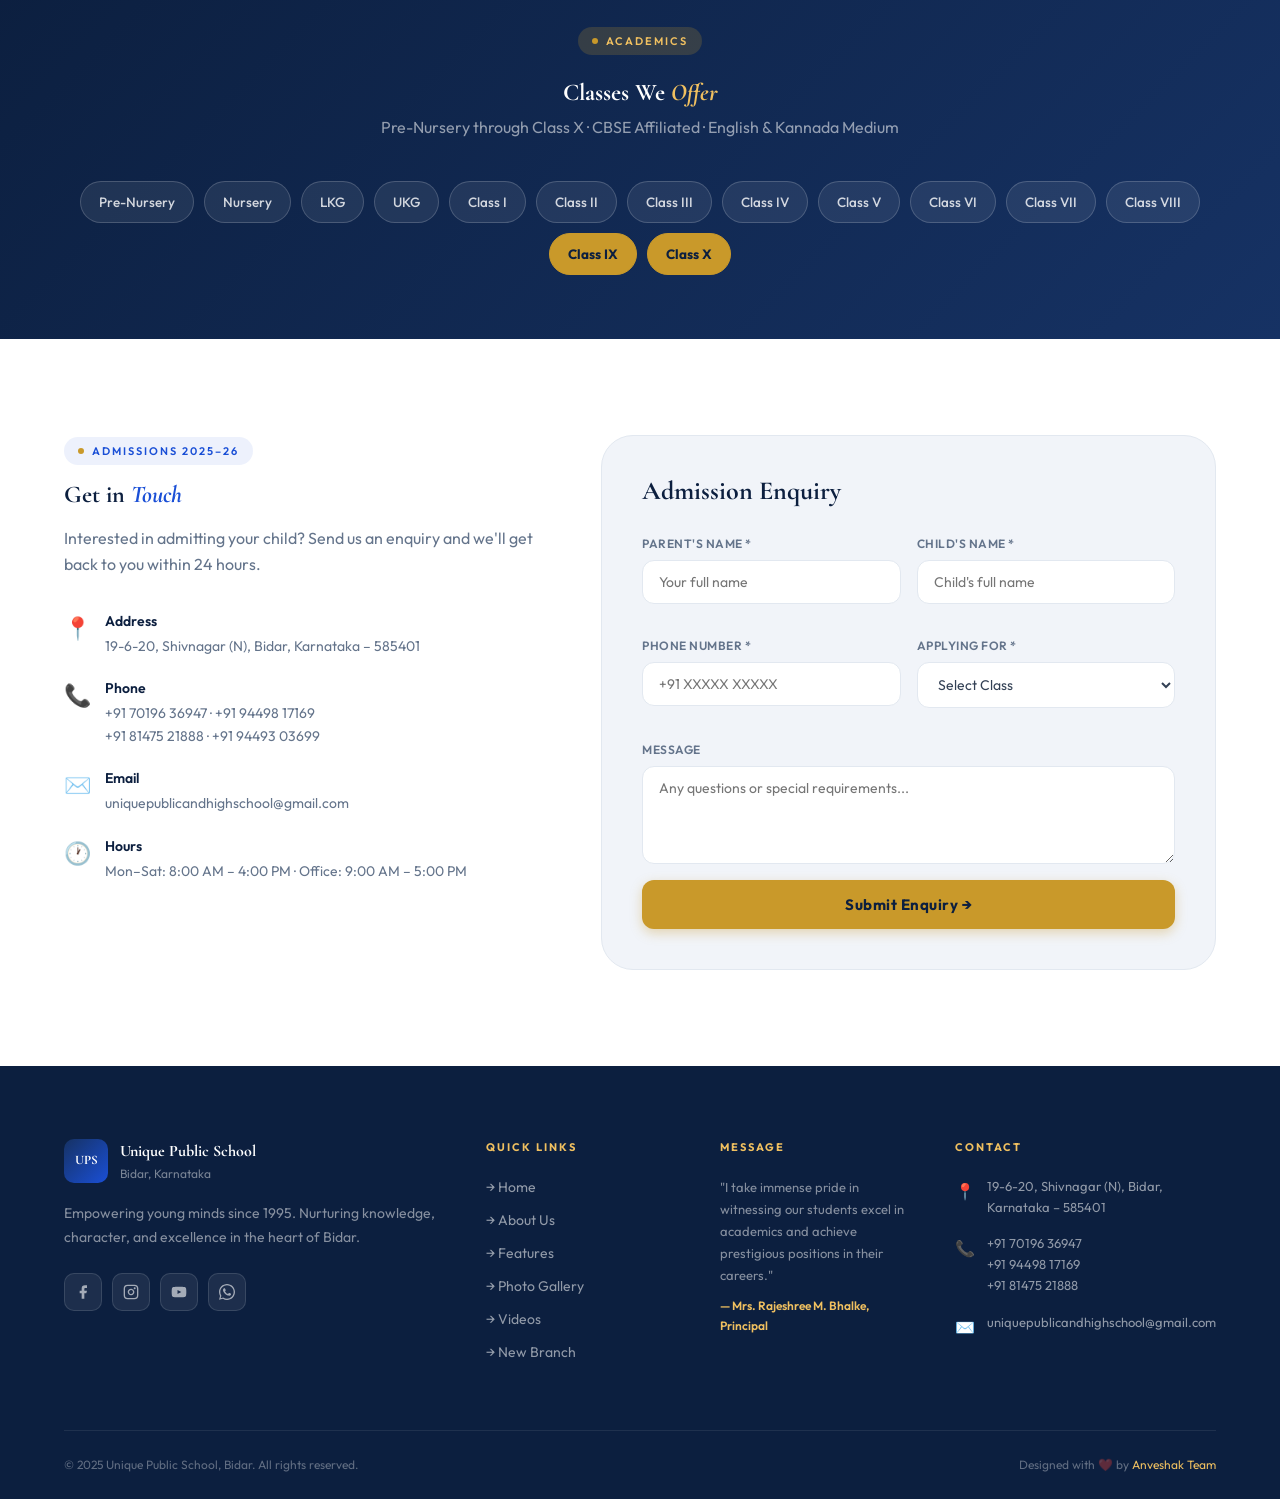
==== commit 5a0d384c: "Update site content and remove PPTX assets" ====
--- a/index.html
+++ b/index.html
@@ -268,21 +268,21 @@
             <div class="form-row">
               <div class="fgroup">
                 <label>Parent's Name *</label>
-                <input type="text" placeholder="Your full name" required/>
+                <input type="text" name="parentName" placeholder="Your full name" required/>
               </div>
               <div class="fgroup">
                 <label>Child's Name *</label>
-                <input type="text" placeholder="Child's full name" required/>
+                <input type="text" name="childName" placeholder="Child's full name" required/>
               </div>
             </div>
             <div class="form-row">
               <div class="fgroup">
                 <label>Phone Number *</label>
-                <input type="tel" placeholder="+91 XXXXX XXXXX" required/>
+                <input type="tel" name="phone" placeholder="+91 XXXXX XXXXX" required/>
               </div>
               <div class="fgroup">
                 <label>Applying For *</label>
-                <select required>
+                <select name="applyClass" required>
                   <option value="">Select Class</option>
                   <option>Pre-Nursery / Nursery</option>
                   <option>LKG / UKG</option>
@@ -294,7 +294,7 @@
             </div>
             <div class="fgroup">
               <label>Message</label>
-              <textarea placeholder="Any questions or special requirements..." rows="4"></textarea>
+              <textarea name="message" placeholder="Any questions or special requirements..." rows="4"></textarea>
             </div>
             <button type="submit" class="btn-gold" style="width:100%;justify-content:center;font-size:15px;padding:15px;">
               Submit Enquiry →
@@ -316,8 +316,20 @@
 
     function submitForm(e) {
       e.preventDefault();
+      
+      const form = e.target;
+      const data = new FormData(form);
+      const url = "YOUR_GOOGLE_SCRIPT_WEB_APP_URL"; // PASTE YOUR SCRIPT URL HERE
+      
+      // Show success message tentatively while request is sent
       document.getElementById('formOk').style.display = 'block';
-      e.target.reset();
+      
+      fetch(url, { method: 'POST', body: data })
+        .then(res => res.json())
+        .then(out => console.log('Success:', out))
+        .catch(err => console.error('Error:', err));
+      
+      form.reset();
       setTimeout(() => document.getElementById('formOk').style.display = 'none', 6000);
     }
   </script>
--- a/assets/css/index.css
+++ b/assets/css/index.css
@@ -1,7 +1,9 @@
 /* ── HERO ── */
 .hero {
   min-height: 100vh;
-  background: linear-gradient(135deg, var(--navy) 0%, #16357a 55%, #0e2654 100%);
+  background: 
+    linear-gradient(135deg, rgba(8,23,54,0.85) 0%, rgba(22,53,122,0.7) 55%, rgba(14,38,84,0.85) 100%),
+    url('../images/school image.jpg') center/cover no-repeat;
   display: flex; align-items: center; position: relative; overflow: hidden;
   padding: 120px 0 80px;
 }
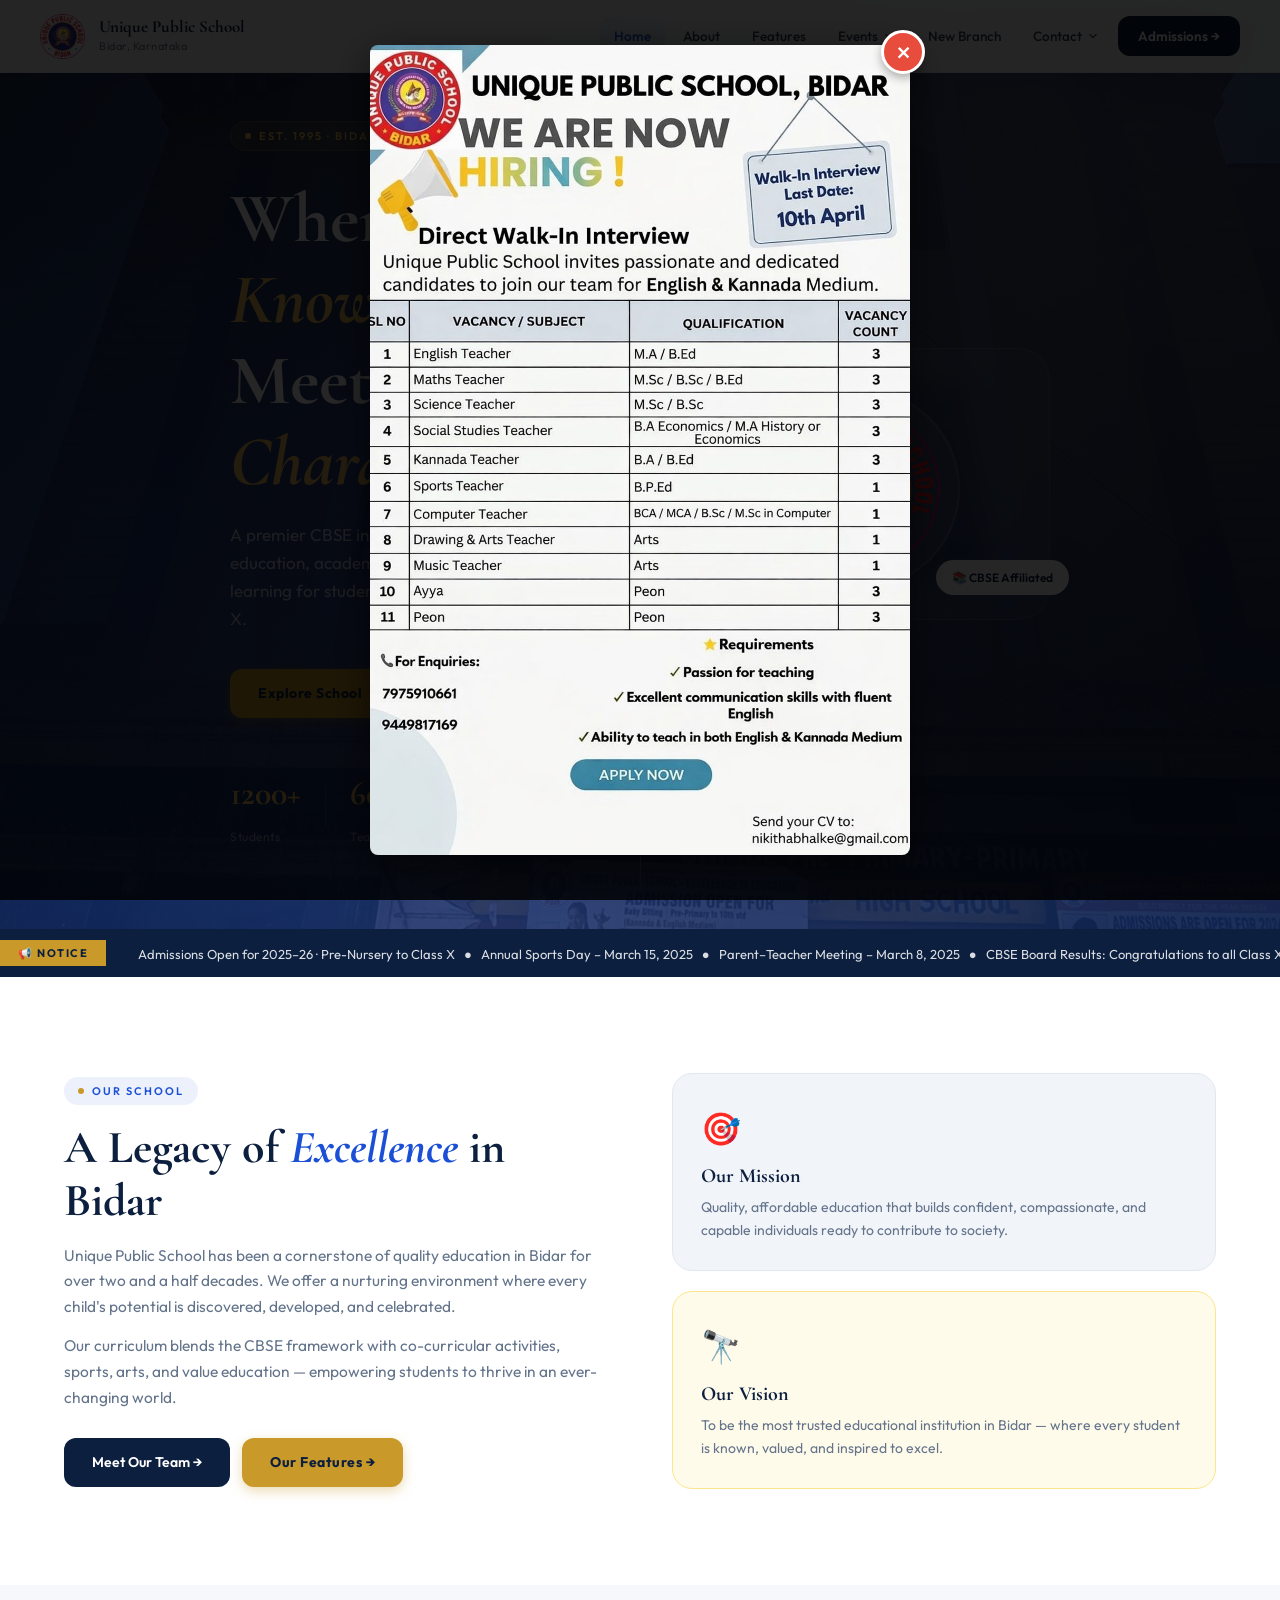
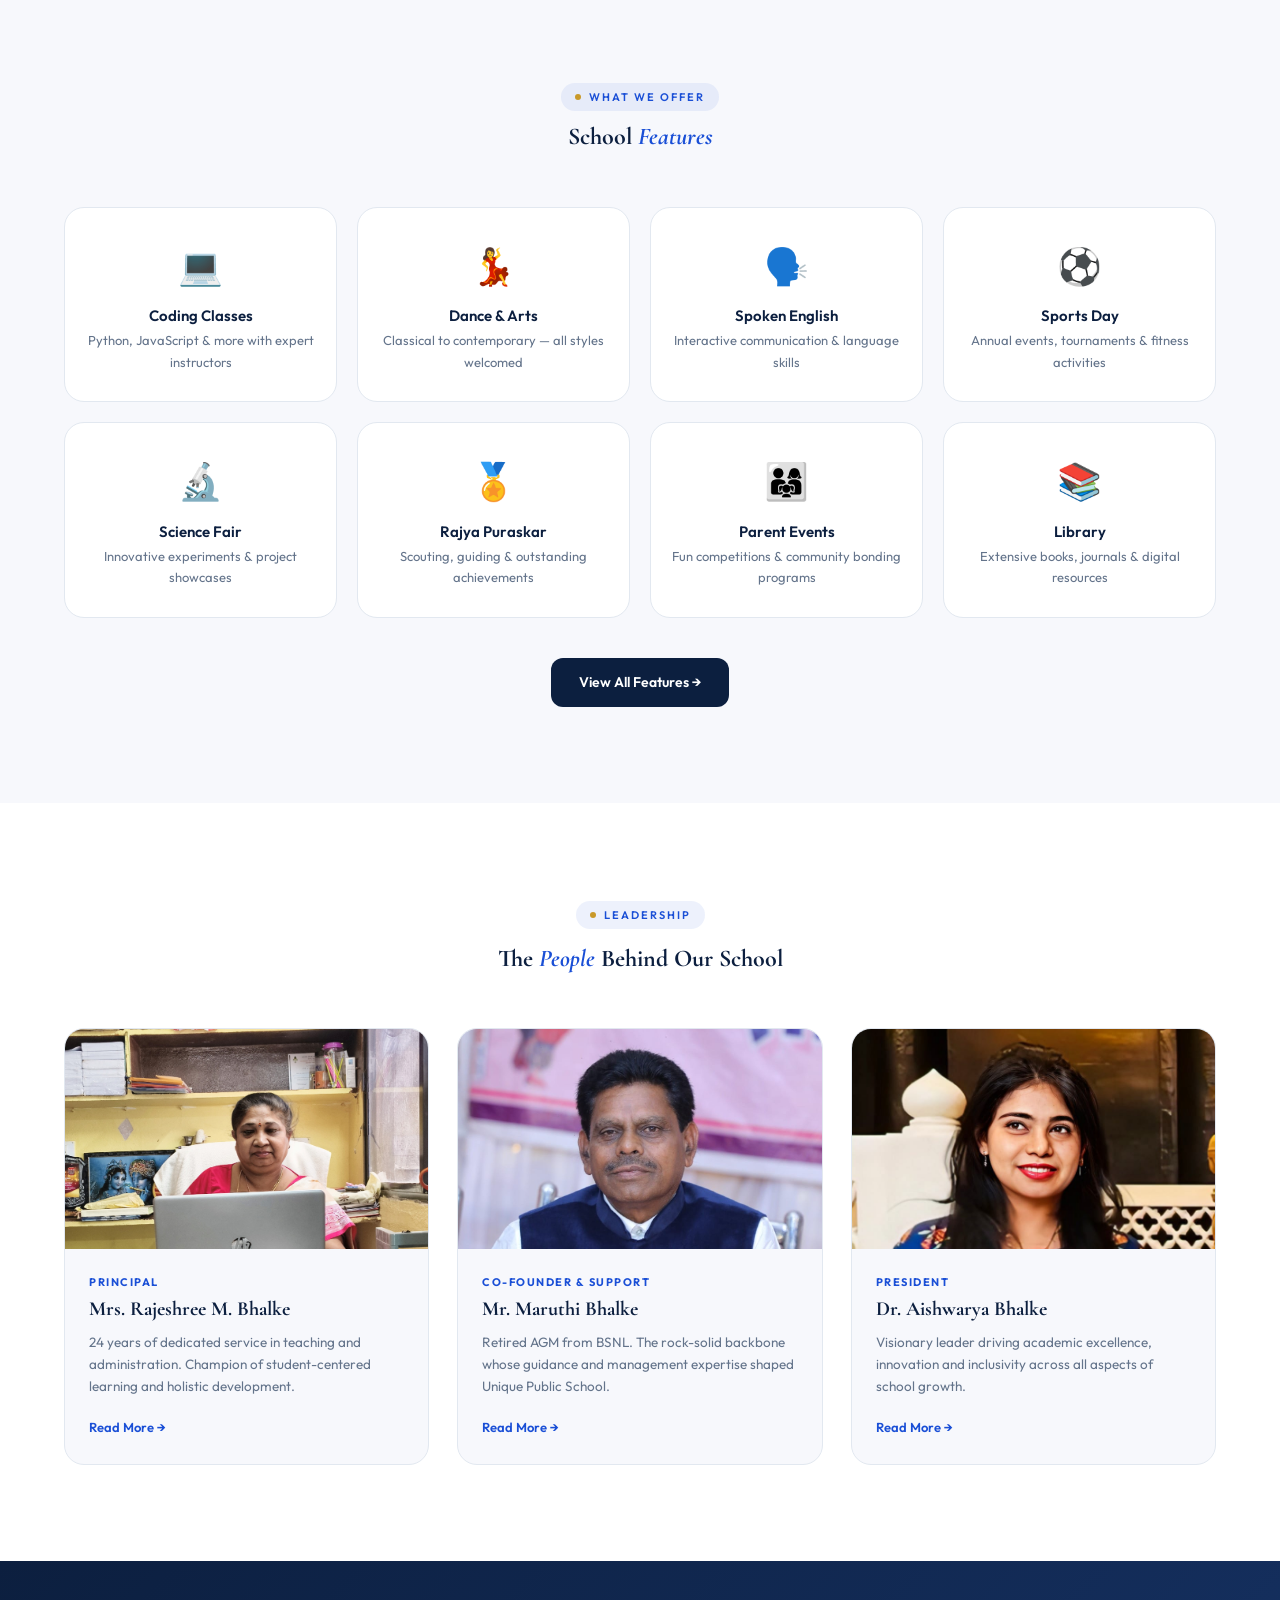
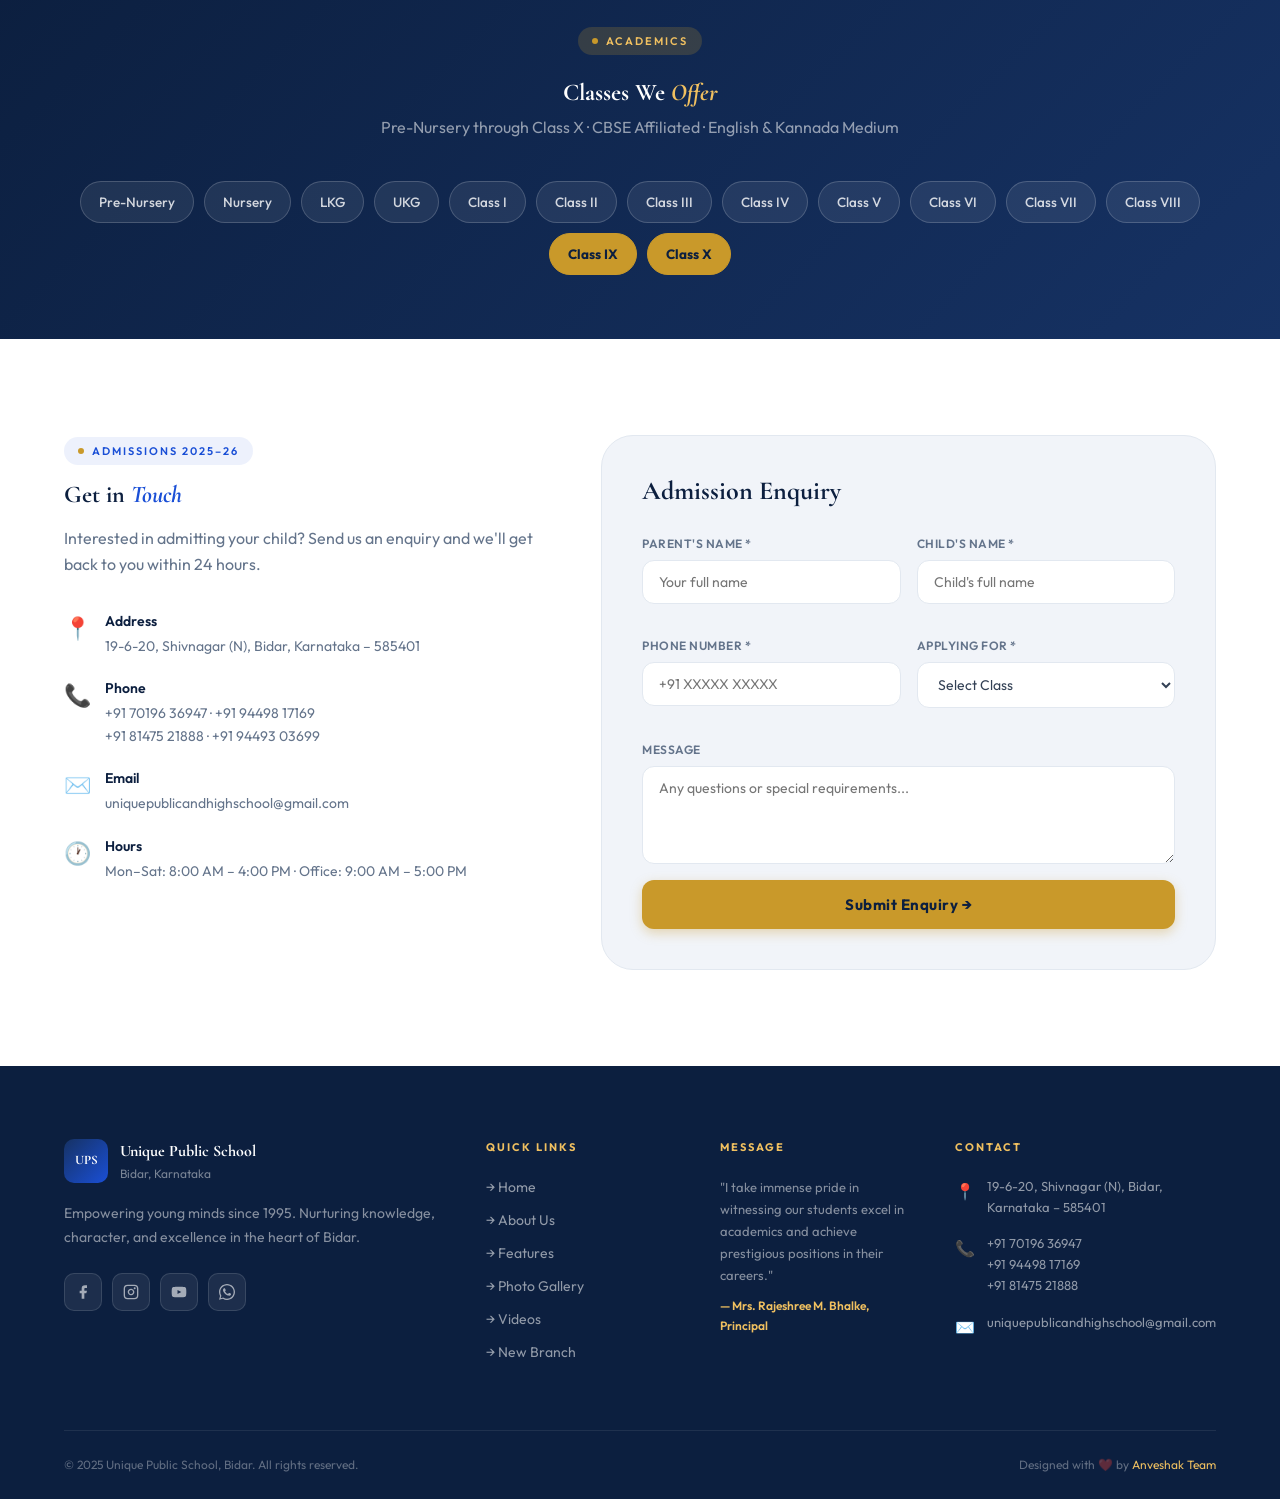
==== commit 7f62720d: "feat: add vacancy announcement popup modal with image display on page load" ====
--- a/index.html
+++ b/index.html
@@ -9,6 +9,78 @@
   <link href="https://fonts.googleapis.com/css2?family=Cormorant+Garamond:ital,wght@0,400;0,600;0,700;1,400&family=Outfit:wght@300;400;500;600;700&display=swap" rel="stylesheet"/>
   <link rel="stylesheet" href="assets/css/main.css"/>
   <link rel="stylesheet" href="assets/css/index.css"/>
+  <style>
+    /* ── VACANCY MODAL STYLES ── */
+    .vacancy-modal-overlay {
+      position: fixed;
+      top: 0;
+      left: 0;
+      width: 100%;
+      height: 100%;
+      background: rgba(0, 0, 0, 0.85);
+      z-index: 9999;
+      display: flex;
+      justify-content: center;
+      align-items: center;
+      opacity: 0;
+      visibility: hidden;
+      transition: opacity 0.3s ease, visibility 0.3s ease;
+      padding: 20px;
+    }
+    .vacancy-modal-overlay.show {
+      opacity: 1;
+      visibility: visible;
+    }
+    .vacancy-modal-content {
+      position: relative;
+      max-width: 90vw;
+      max-height: 90vh;
+      background: transparent;
+      border-radius: 8px;
+      box-shadow: 0 10px 40px rgba(0,0,0,0.6);
+      transform: scale(0.95);
+      transition: transform 0.3s ease;
+      display: flex;
+      justify-content: center;
+      align-items: center;
+    }
+    .vacancy-modal-overlay.show .vacancy-modal-content {
+      transform: scale(1);
+    }
+    .vacancy-modal-content img {
+      max-width: 100%;
+      max-height: 90vh;
+      width: auto;
+      height: auto;
+      display: block;
+      border-radius: 8px;
+      object-fit: contain;
+    }
+    .vacancy-modal-close {
+      position: absolute;
+      top: -15px;
+      right: -15px;
+      background: #e74c3c;
+      color: #fff;
+      border: 3px solid #fff;
+      width: 44px;
+      height: 44px;
+      border-radius: 50%;
+      font-size: 28px;
+      line-height: 28px;
+      cursor: pointer;
+      display: flex;
+      justify-content: center;
+      align-items: center;
+      transition: all 0.2s ease;
+      box-shadow: 0 4px 10px rgba(0,0,0,0.3);
+      z-index: 10;
+    }
+    .vacancy-modal-close:hover {
+      background: #c0392b;
+      transform: scale(1.1);
+    }
+  </style>
 </head>
 <body>
 
@@ -306,6 +378,14 @@
     </div>
   </section>
 
+  <!-- ── VACANCY POPUP MODAL ── -->
+  <div id="vacancy-modal" class="vacancy-modal-overlay" onclick="closeVacancyModal()">
+    <div class="vacancy-modal-content" onclick="event.stopPropagation()">
+      <button class="vacancy-modal-close" onclick="closeVacancyModal()">&times;</button>
+      <img src="assets/ups-26%20data/School%202025-26%20Pics/image.png" alt="Vacancy Announcement" />
+    </div>
+  </div>
+
   <!-- FOOTER INJECTION -->
   <div id="footer-root"></div>
 
@@ -313,6 +393,17 @@
   <script>
     injectNav('nav-root');
     injectFooter('footer-root');
+
+    function closeVacancyModal() {
+      document.getElementById('vacancy-modal').classList.remove('show');
+    }
+
+    // Show modal after load
+    window.addEventListener('load', () => {
+      setTimeout(() => {
+        document.getElementById('vacancy-modal').classList.add('show');
+      }, 800);
+    });
 
     function submitForm(e) {
       e.preventDefault();
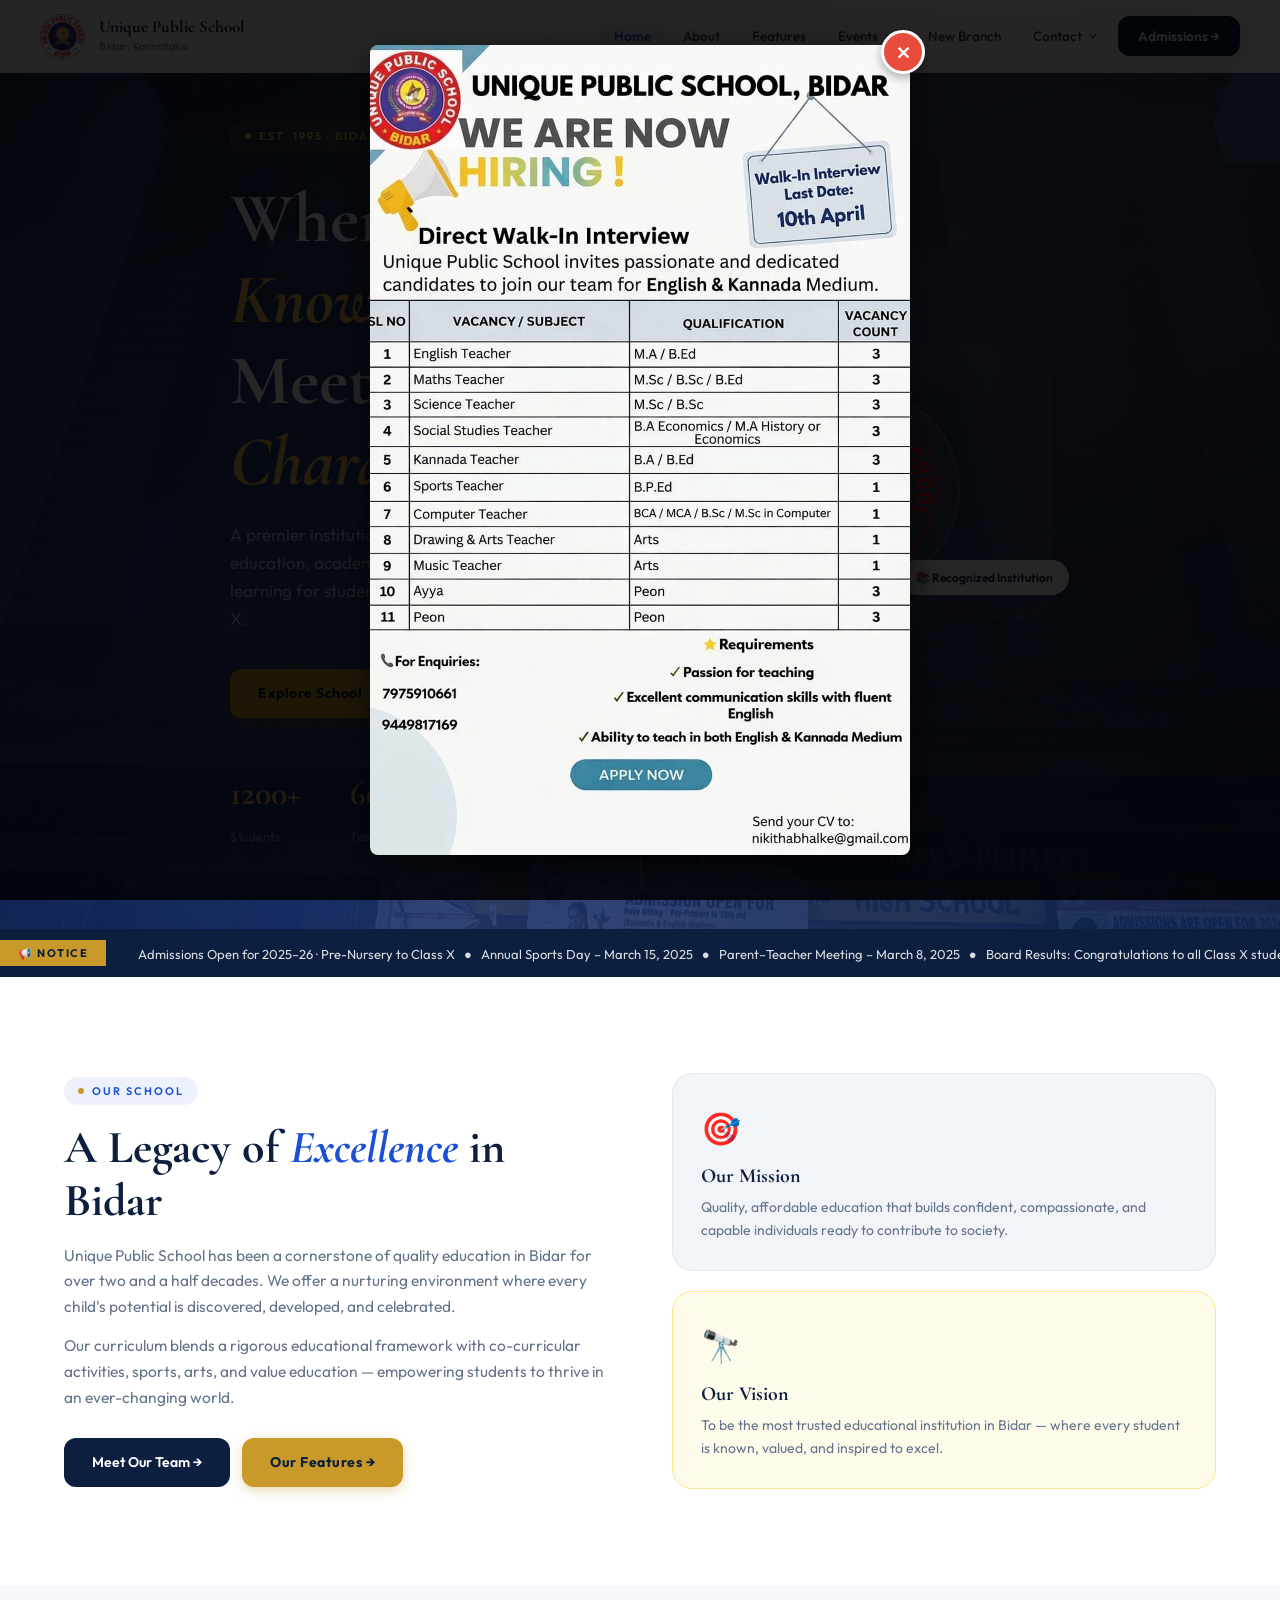
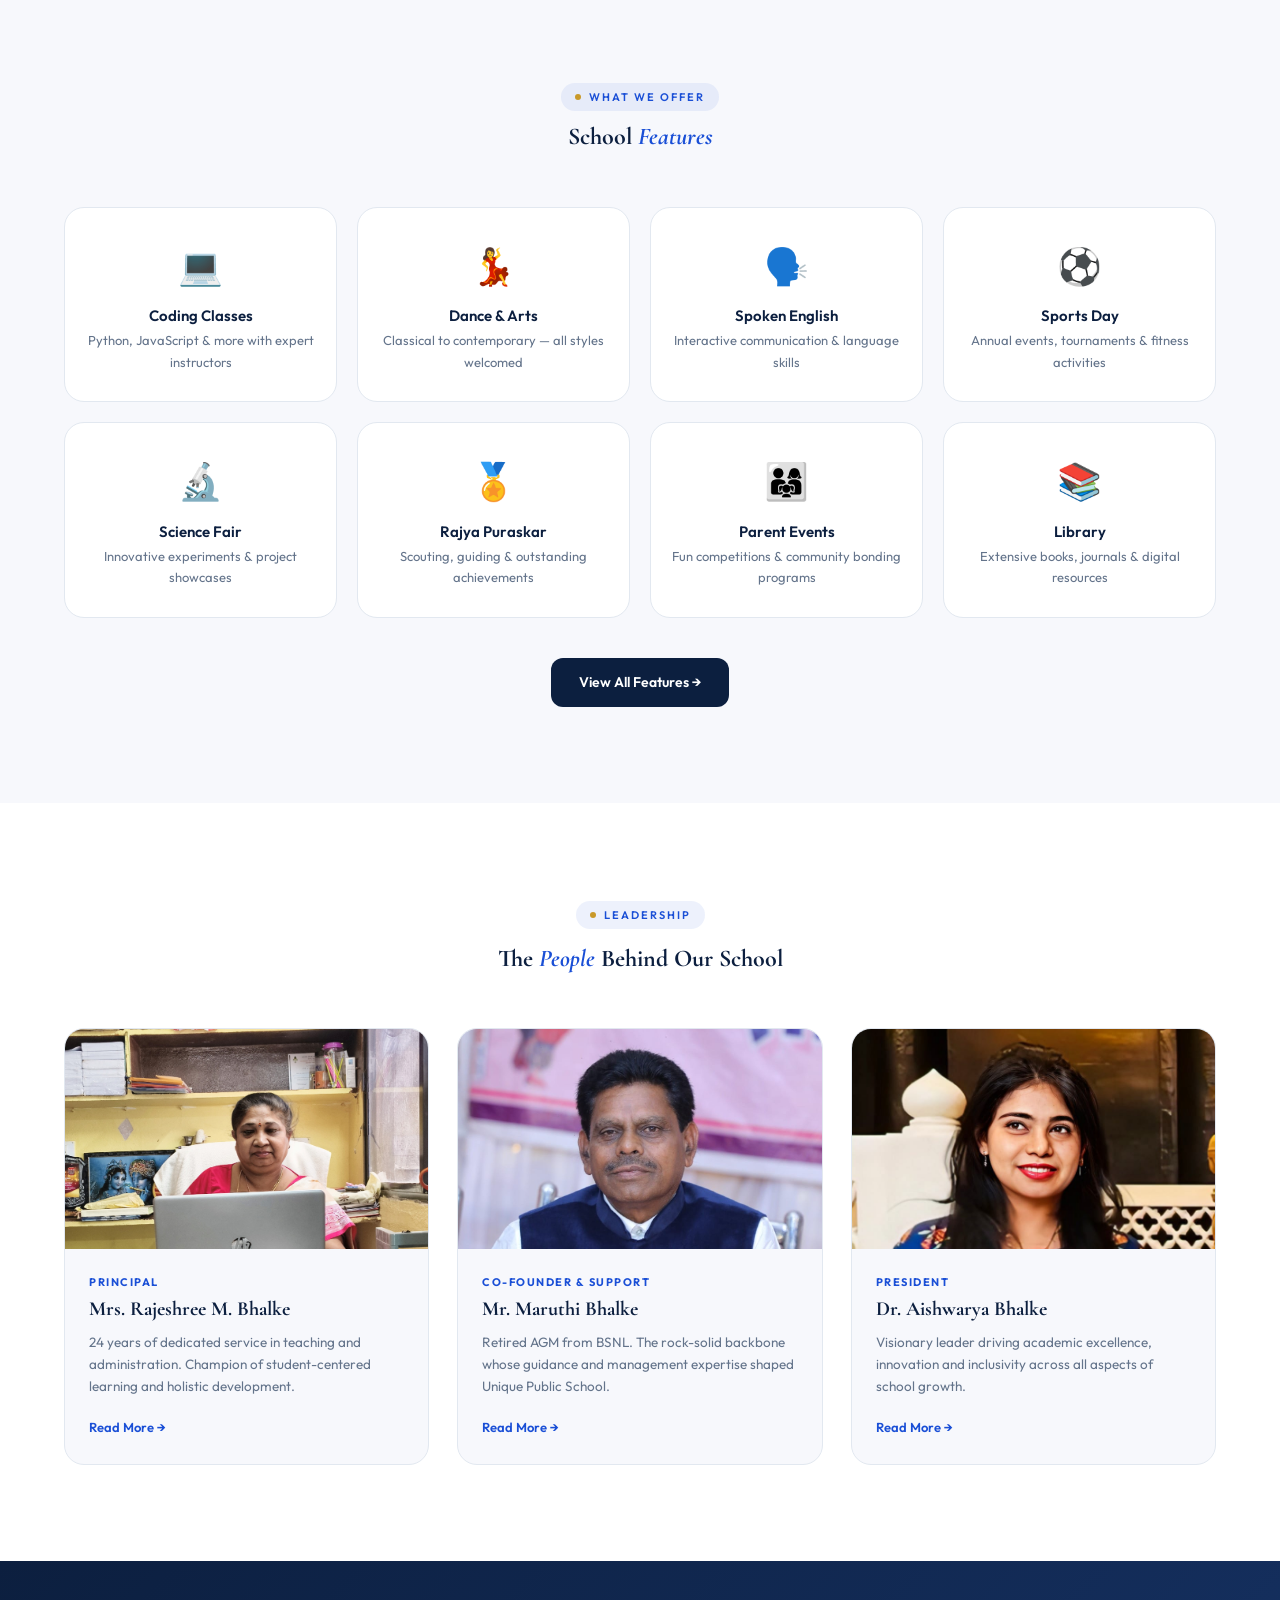
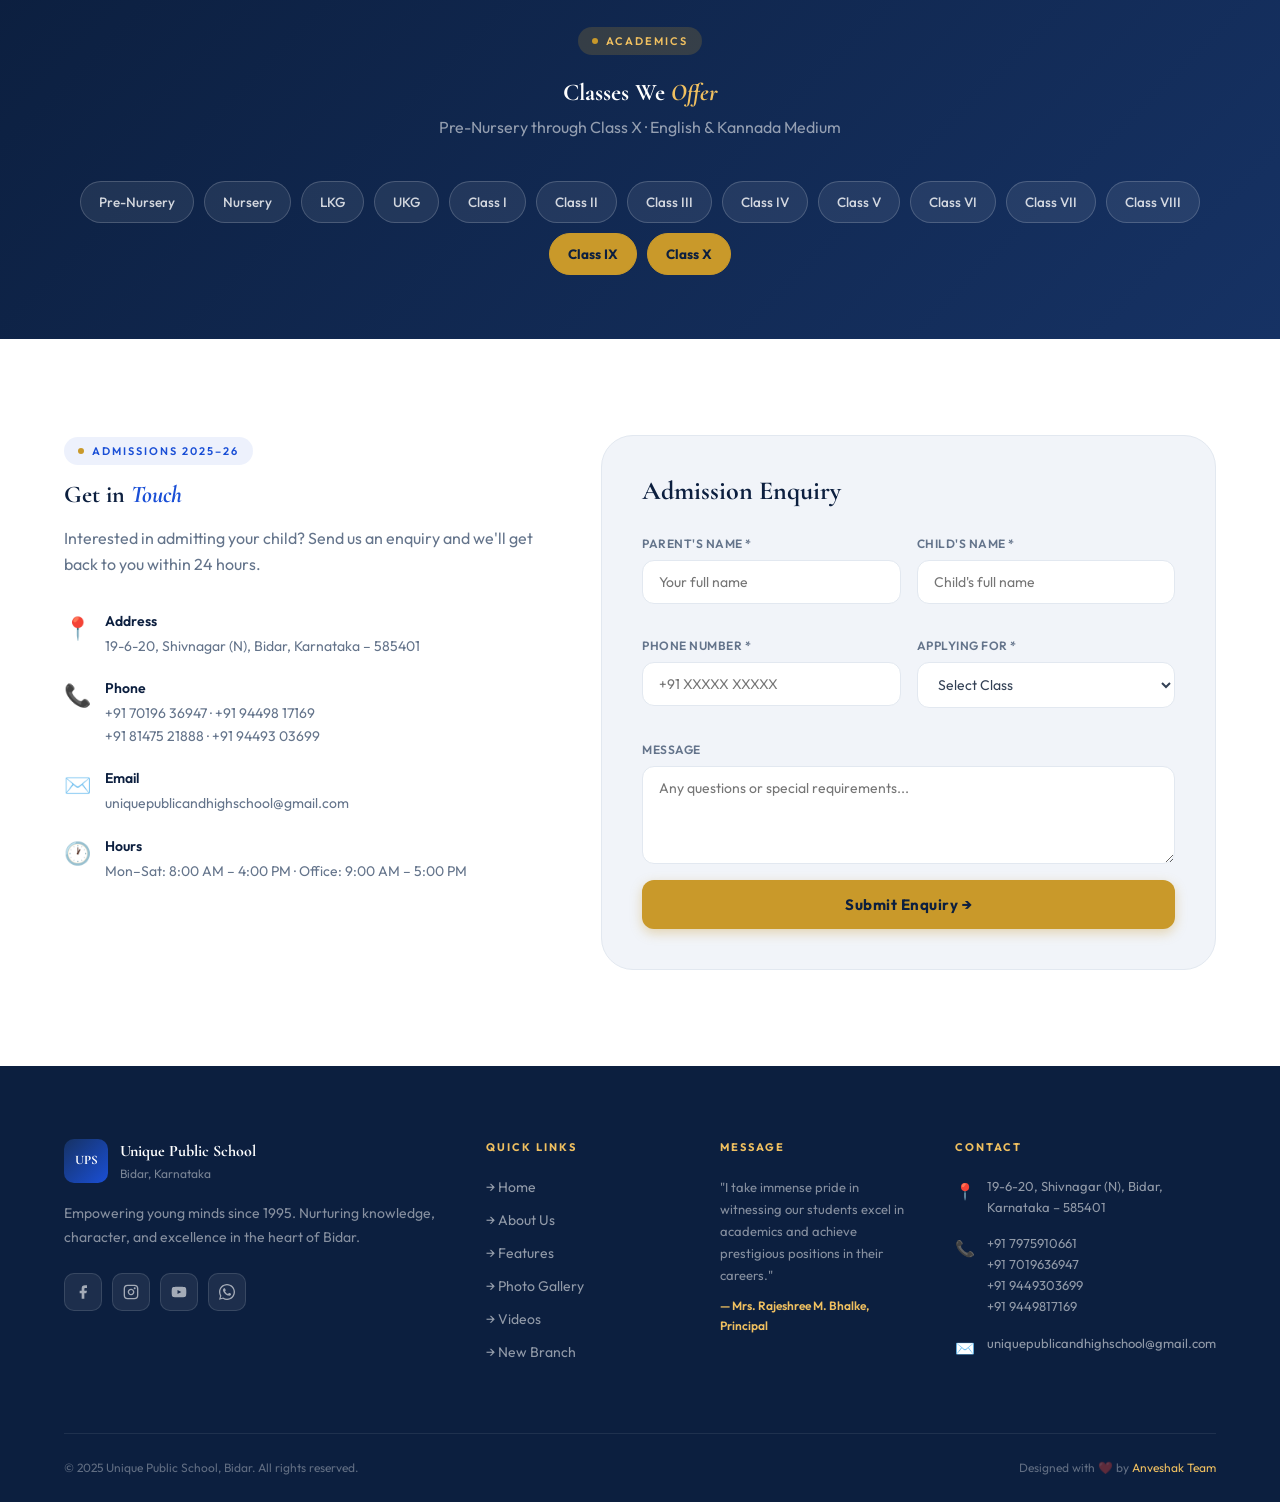
==== commit e862acf2: "refactor: update institution branding by removing explicit CBSE references in hero and academic sect" ====
--- a/index.html
+++ b/index.html
@@ -94,7 +94,7 @@
       <div class="hero-text">
         <div class="label">Est. 1995 · Bidar, Karnataka</div>
         <h1>Where <em>Knowledge</em><br/>Meets <em>Character</em></h1>
-        <p>A premier CBSE institution dedicated to holistic education, academic excellence, and value-based learning for students from Pre-Nursery to Class X.</p>
+        <p>A premier institution dedicated to holistic education, academic excellence, and value-based learning for students from Pre-Nursery to Class X.</p>
         <div class="hero-actions">
           <a href="#about" class="btn-gold">Explore School</a>
           <a href="#contact" class="btn-outline">Apply for 2025–26 →</a>
@@ -112,7 +112,7 @@
       <div class="hero-visual">
         <div class="hero-card-wrap">
           <div class="pill pill-1">🏆 Best School Award 2023</div>
-          <div class="pill pill-2">📚 CBSE Affiliated</div>
+          <div class="pill pill-2">📚 Recognized Institution</div>
           <div class="pill pill-3">🌟 25+ Years Legacy</div>
           <div class="hero-img-box">
             <img src="assets/images/final-logo.png" alt="Unique Public School Logo" class="hero-logo-big" onerror="this.style.display='none'"/>
@@ -135,7 +135,7 @@
         Admissions Open for 2025–26 · Pre-Nursery to Class X &nbsp;&nbsp;●&nbsp;&nbsp;
         Annual Sports Day – March 15, 2025 &nbsp;&nbsp;●&nbsp;&nbsp;
         Parent–Teacher Meeting – March 8, 2025 &nbsp;&nbsp;●&nbsp;&nbsp;
-        CBSE Board Results: Congratulations to all Class X students! &nbsp;&nbsp;●&nbsp;&nbsp;
+        Board Results: Congratulations to all Class X students! &nbsp;&nbsp;●&nbsp;&nbsp;
         Fee submission last date: March 31, 2025 &nbsp;&nbsp;●&nbsp;&nbsp;
         New Branch Coming Soon! Stay Connected &nbsp;&nbsp;●&nbsp;&nbsp;
       </span>
@@ -150,7 +150,7 @@
           <div class="label">Our School</div>
           <h2>A Legacy of <em>Excellence</em> in Bidar</h2>
           <p>Unique Public School has been a cornerstone of quality education in Bidar for over two and a half decades. We offer a nurturing environment where every child's potential is discovered, developed, and celebrated.</p>
-          <p style="margin-top:14px;">Our curriculum blends the CBSE framework with co-curricular activities, sports, arts, and value education — empowering students to thrive in an ever-changing world.</p>
+          <p style="margin-top:14px;">Our curriculum blends a rigorous educational framework with co-curricular activities, sports, arts, and value education — empowering students to thrive in an ever-changing world.</p>
           <div style="margin-top:28px; display:flex; gap:12px; flex-wrap:wrap;">
             <a href="about.html" class="btn-navy">Meet Our Team →</a>
             <a href="features.html" class="btn-gold">Our Features →</a>
@@ -281,7 +281,7 @@
       <div style="text-align:center;margin-bottom:40px;" data-reveal>
         <div class="label" style="background:rgba(201,153,42,0.2);color:var(--gold-lt);">Academics</div>
         <h2 style="color:var(--white); margin-top:8px;">Classes We <em style="color:var(--gold-lt);">Offer</em></h2>
-        <p style="color:rgba(255,255,255,0.55);margin-top:8px;">Pre-Nursery through Class X · CBSE Affiliated · English & Kannada Medium</p>
+        <p style="color:rgba(255,255,255,0.55);margin-top:8px;">Pre-Nursery through Class X · English & Kannada Medium</p>
       </div>
       <div class="class-pills" data-reveal>
         <div class="cp">Pre-Nursery</div><div class="cp">Nursery</div>
